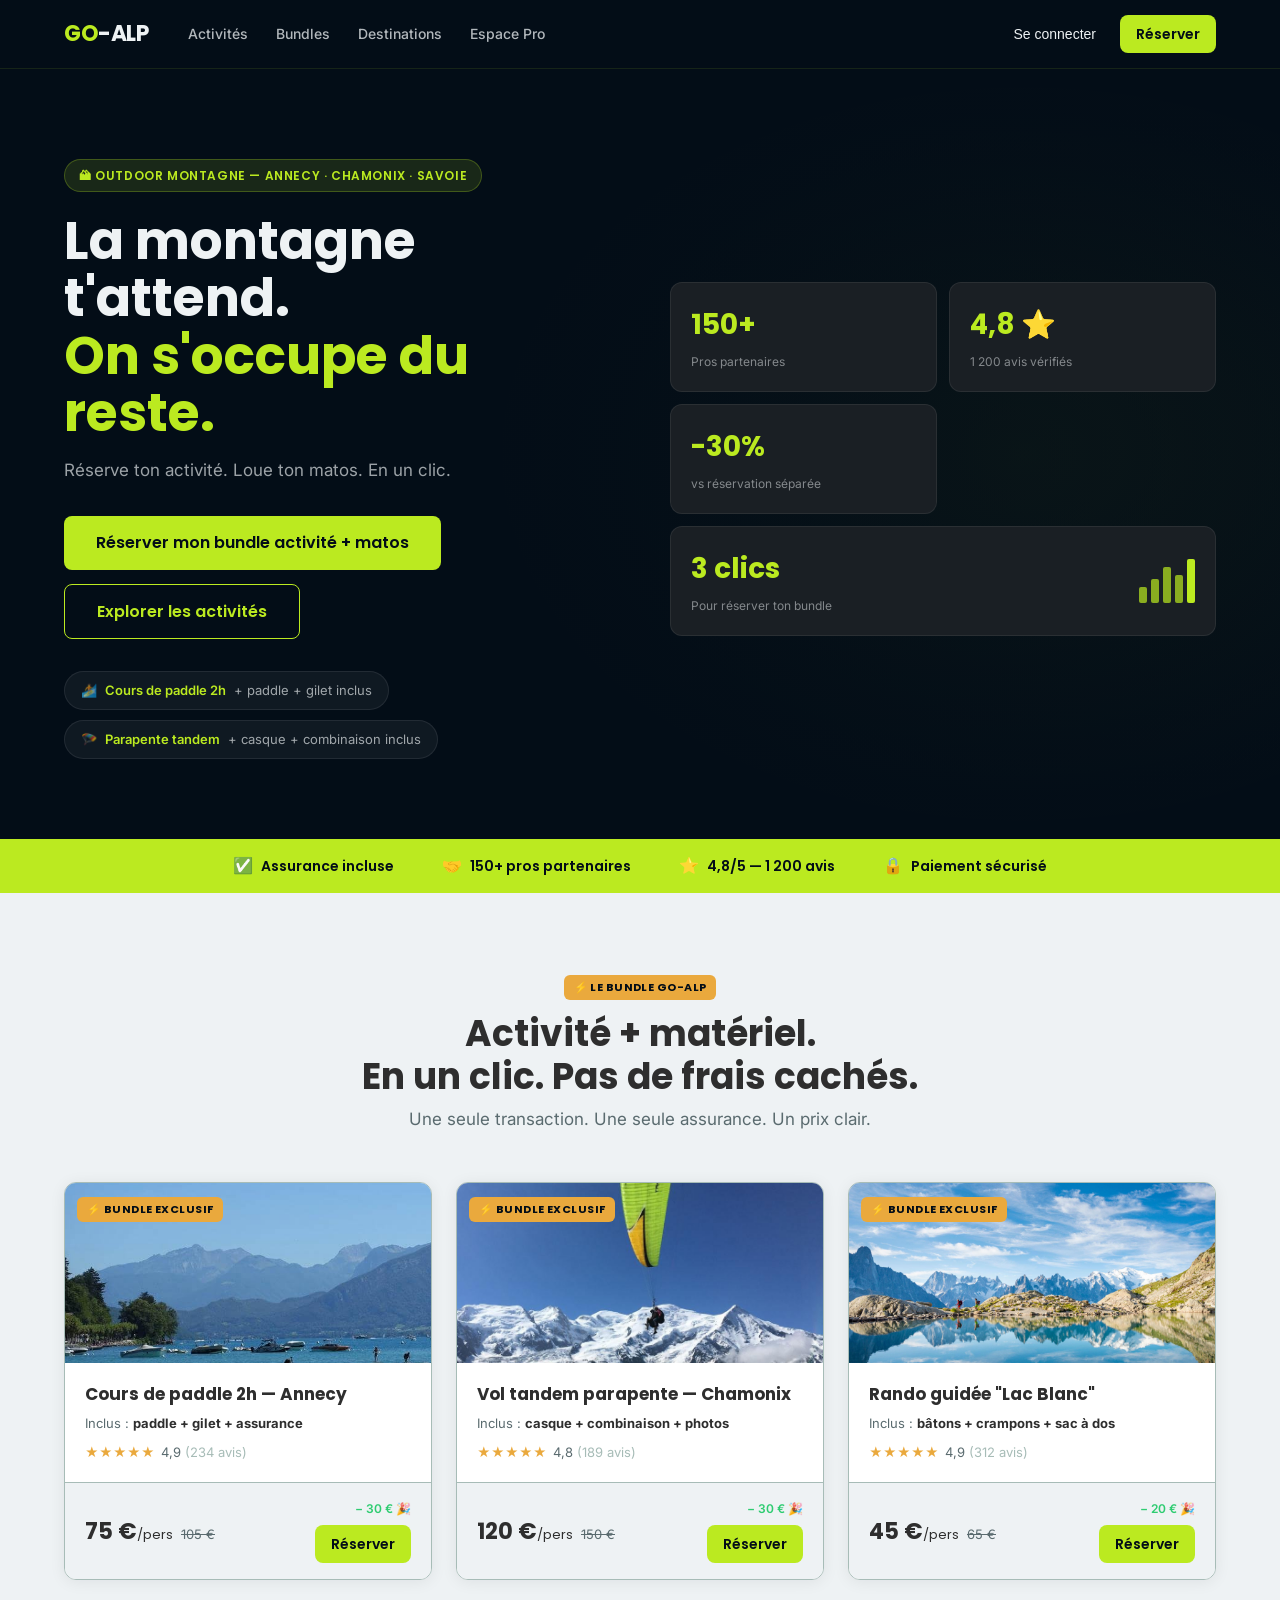
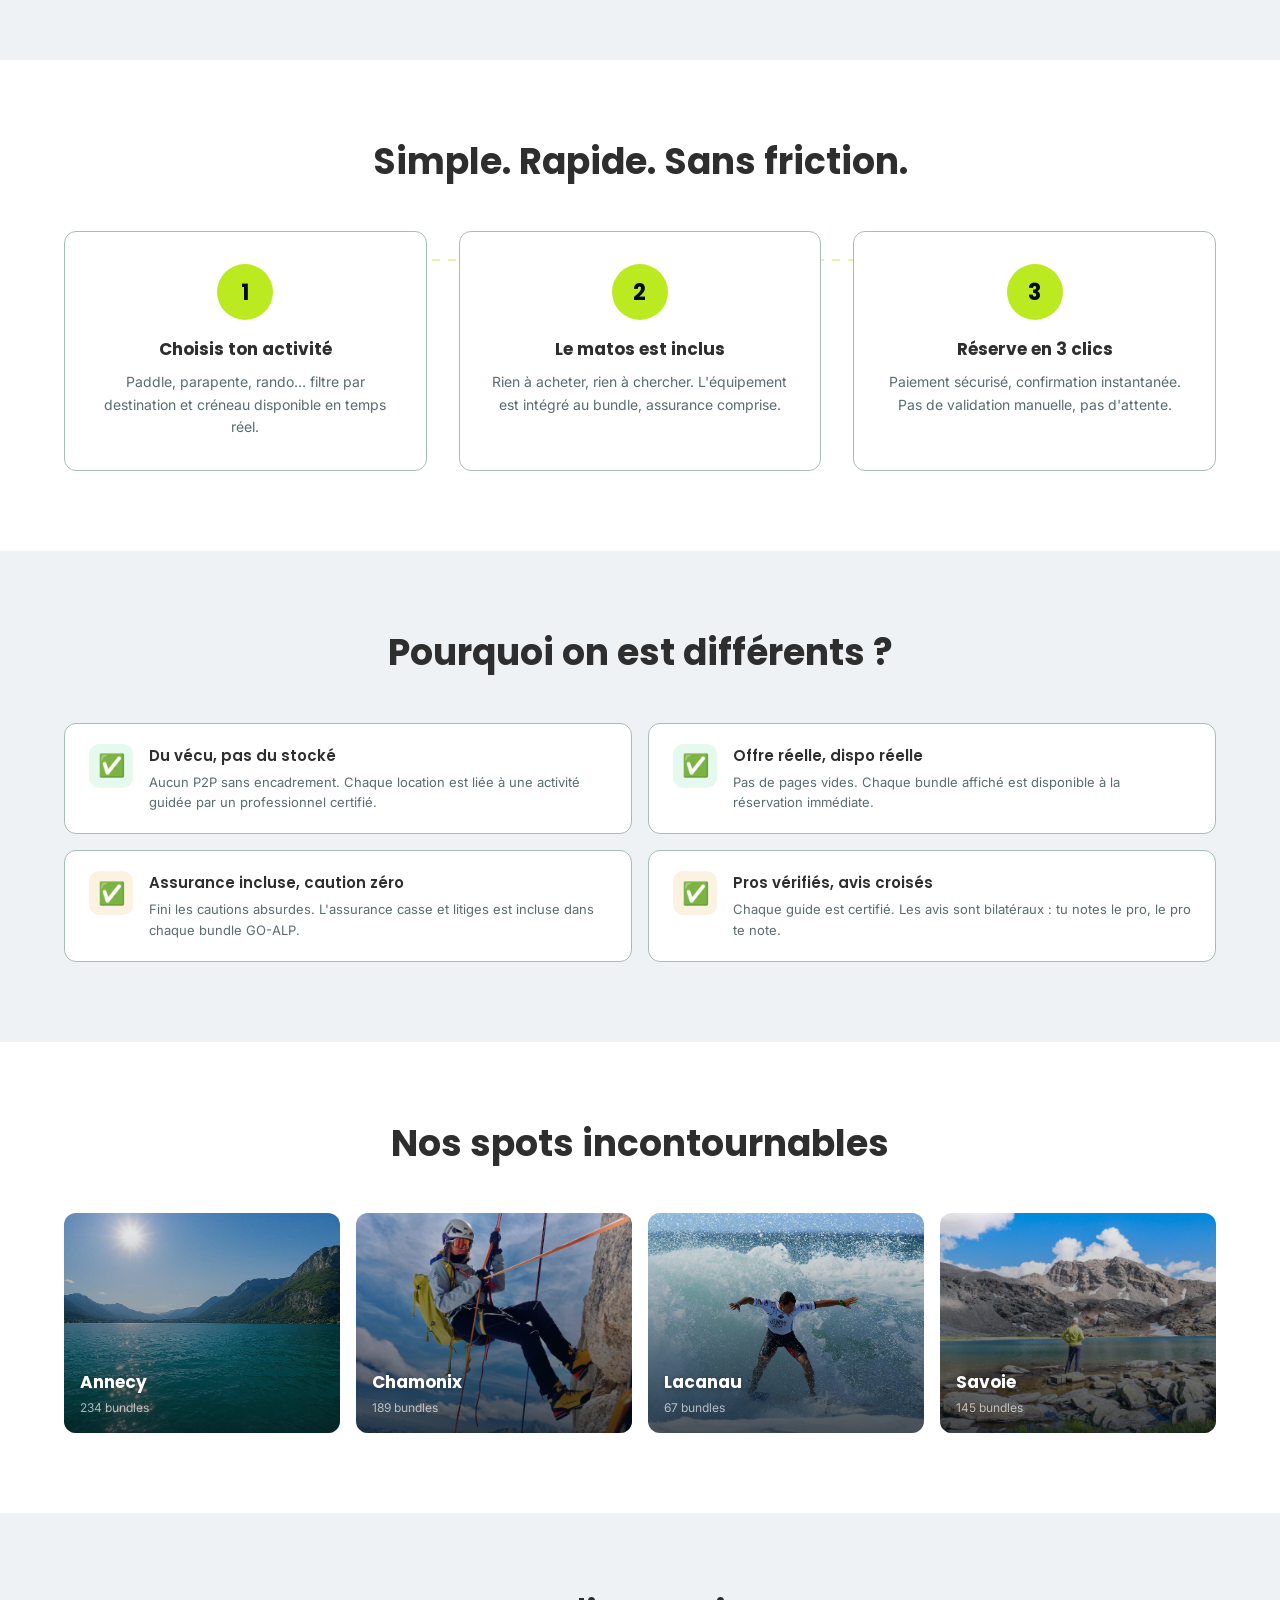
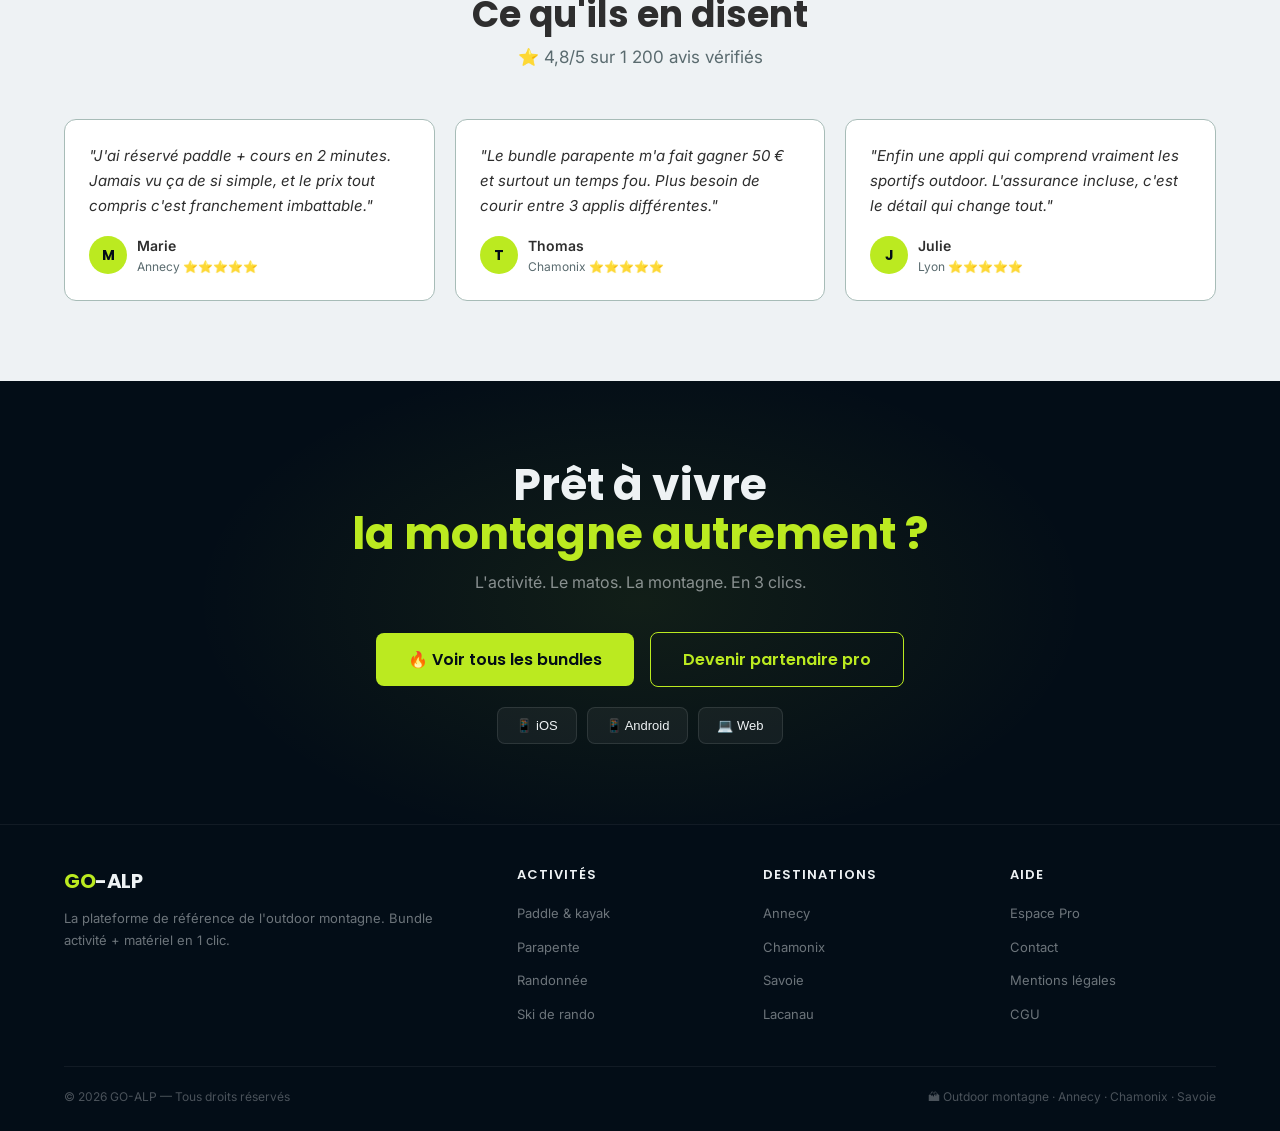
==== pages/index.html @ 4a583f31 "first commit" ====
<!DOCTYPE html>
<html lang="fr">
<head>
  <meta charset="UTF-8" />
  <meta name="viewport" content="width=device-width, initial-scale=1.0" />
  <title>GO-ALP — Réserve ton activité. Loue ton matos. En un clic.</title>
  <link rel="preconnect" href="https://fonts.googleapis.com" />
  <link rel="preconnect" href="https://fonts.gstatic.com" crossorigin />
  <link href="https://fonts.googleapis.com/css2?family=Poppins:wght@400;600;700&family=Inter:wght@400;500&display=swap" rel="stylesheet" />
  <link rel="stylesheet" href="../css/home.css" />
</head>
<body>

<!-- ═══════════════ HEADER ═══════════════ -->
<header class="header">
  <div class="container header__inner">
    <div class="logo">GO<span>-ALP</span></div>
    <nav class="nav">
      <a href="#">Activités</a>
      <a href="#">Bundles</a>
      <a href="#">Destinations</a>
      <a href="#">Espace Pro</a>
    </nav>
    <div class="header__actions">
      <button class="btn-link">Se connecter</button>
      <a href="#" class="btn btn-primary btn-sm">Réserver</a>
    </div>
  </div>
</header>

<!-- ═══════════════ HERO ═══════════════ -->
<section class="hero" style="background-image: url('assets/rando-montagne.png'); background-size: cover; background-position: center top; position: relative;">
  <div style="position:absolute;inset:0;background:linear-gradient(90deg, rgba(3,13,23,0.92) 0%, rgba(3,13,23,0.75) 50%, rgba(3,13,23,0.4) 100%);pointer-events:none;z-index:0"></div>
  <div class="container hero__inner" style="position:relative;z-index:1">
    <div class="hero__content">
      <div class="hero__tag">🏔 Outdoor montagne — Annecy · Chamonix · Savoie</div>
      <h1>La montagne t'attend.<br><em>On s'occupe du reste.</em></h1>
      <p class="hero__slogan">Réserve ton activité. Loue ton matos. En un clic.</p>
      <div class="hero__ctas">
        <a href="#bundles" class="btn btn-primary btn-lg">Réserver mon bundle activité + matos</a>
        <a href="#activites" class="btn btn-secondary btn-lg">Explorer les activités</a>
      </div>
      <div class="hero__pills">
        <div class="hero__pill">🏄 <span>Cours de paddle 2h</span> + paddle + gilet inclus</div>
        <div class="hero__pill">🪂 <span>Parapente tandem</span> + casque + combinaison inclus</div>
      </div>
    </div>
    <div class="hero__visual">
      <div class="hero__stat-card">
        <div class="num">150+</div>
        <div class="label">Pros partenaires</div>
      </div>
      <div class="hero__stat-card">
        <div class="num">4,8 ⭐</div>
        <div class="label">1 200 avis vérifiés</div>
      </div>
      <div class="hero__stat-card">
        <div class="num">-30%</div>
        <div class="label">vs réservation séparée</div>
      </div>
      <div class="hero__stat-card hero__stat-card--wide">
        <div>
          <div class="num">3 clics</div>
          <div class="label">Pour réserver ton bundle</div>
        </div>
        <div class="mini-bar" aria-hidden="true">
          <span style="height:16px"></span>
          <span style="height:24px"></span>
          <span style="height:36px"></span>
          <span style="height:28px"></span>
          <span style="height:44px"></span>
        </div>
      </div>
    </div>
  </div>
</section>

<!-- ═══════════════ TRUST STRIP ═══════════════ -->
<div class="trust-strip">
  <div class="container trust-strip__inner">
    <div class="trust-item"><span class="trust-icon">✅</span> Assurance incluse</div>
    <div class="trust-item"><span class="trust-icon">🤝</span> 150+ pros partenaires</div>
    <div class="trust-item"><span class="trust-icon">⭐</span> 4,8/5 — 1 200 avis</div>
    <div class="trust-item"><span class="trust-icon">🔒</span> Paiement sécurisé</div>
  </div>
</div>

<!-- ═══════════════ BUNDLES ═══════════════ -->
<section class="section" id="bundles">
  <div class="container">
    <div class="section__head">
      <div class="badge-bundle" style="margin-bottom:12px">⚡ Le bundle GO-ALP</div>
      <h2 class="section-title">Activité + matériel.<br>En un clic. Pas de frais cachés.</h2>
      <p class="section-subtitle">Une seule transaction. Une seule assurance. Un prix clair.</p>
    </div>
    <div class="bundles-grid">

      <!-- Bundle 1 -->
      <div class="bundle-card">
        <div class="bundle-card__img" style="background:none;padding:0">
          <img src="../img/paddle-annecy.png" alt="Paddle sur le lac d'Annecy" style="width:100%;height:100%;object-fit:cover;object-position:center" />
          <div class="bundle-card__badge"><span class="badge-bundle">⚡ Bundle exclusif</span></div>
        </div>
        <div class="bundle-card__body">
          <div class="bundle-card__title">Cours de paddle 2h — Annecy</div>
          <div class="bundle-card__includes">Inclus : <strong>paddle + gilet + assurance</strong></div>
          <div class="bundle-card__rating">
            <span class="stars">★★★★★</span>
            <span>4,9 <span style="color:#A7BCB7">(234 avis)</span></span>
          </div>
        </div>
        <div class="bundle-card__footer">
          <div class="price-block">
            <span class="price-current">75 €<small style="font-size:13px;font-weight:400">/pers</small></span>
            <span class="price-old">105 €</span>
          </div>
          <div style="text-align:right">
            <div class="price-saving">− 30 € 🎉</div>
            <a href="#" class="btn btn-primary btn-sm" style="margin-top:6px">Réserver</a>
          </div>
        </div>
      </div>

      <!-- Bundle 2 -->
      <div class="bundle-card">
        <div class="bundle-card__img" style="background:none;padding:0">
          <img src="../img/parapente-chamonix.png" alt="Parapente sur Chamonix" style="width:100%;height:100%;object-fit:cover;object-position:center" />
          <div class="bundle-card__badge"><span class="badge-bundle">⚡ Bundle exclusif</span></div>
        </div>
        <div class="bundle-card__body">
          <div class="bundle-card__title">Vol tandem parapente — Chamonix</div>
          <div class="bundle-card__includes">Inclus : <strong>casque + combinaison + photos</strong></div>
          <div class="bundle-card__rating">
            <span class="stars">★★★★★</span>
            <span>4,8 <span style="color:#A7BCB7">(189 avis)</span></span>
          </div>
        </div>
        <div class="bundle-card__footer">
          <div class="price-block">
            <span class="price-current">120 €<small style="font-size:13px;font-weight:400">/pers</small></span>
            <span class="price-old">150 €</span>
          </div>
          <div style="text-align:right">
            <div class="price-saving">− 30 € 🎉</div>
            <a href="#" class="btn btn-primary btn-sm" style="margin-top:6px">Réserver</a>
          </div>
        </div>
      </div>

      <!-- Bundle 3 -->
      <div class="bundle-card">
        <div class="bundle-card__img" style="background:none;padding:0">
          <img src="../img/rando-montagne.png" alt="Randonnée Lac Blanc Chamonix" style="width:100%;height:100%;object-fit:cover;object-position:center top" />
          <div class="bundle-card__badge"><span class="badge-bundle">⚡ Bundle exclusif</span></div>
        </div>
        <div class="bundle-card__body">
          <div class="bundle-card__title">Rando guidée "Lac Blanc"</div>
          <div class="bundle-card__includes">Inclus : <strong>bâtons + crampons + sac à dos</strong></div>
          <div class="bundle-card__rating">
            <span class="stars">★★★★★</span>
            <span>4,9 <span style="color:#A7BCB7">(312 avis)</span></span>
          </div>
        </div>
        <div class="bundle-card__footer">
          <div class="price-block">
            <span class="price-current">45 €<small style="font-size:13px;font-weight:400">/pers</small></span>
            <span class="price-old">65 €</span>
          </div>
          <div style="text-align:right">
            <div class="price-saving">− 20 € 🎉</div>
            <a href="#" class="btn btn-primary btn-sm" style="margin-top:6px">Réserver</a>
          </div>
        </div>
      </div>

    </div>
  </div>
</section>

<!-- ═══════════════ HOW IT WORKS ═══════════════ -->
<section class="section section--alt">
  <div class="container">
    <div class="section__head">
      <h2 class="section-title">Simple. Rapide. Sans friction.</h2>
    </div>
    <div class="steps-grid">
      <div class="step">
        <div class="step__num">1</div>
        <div class="step__title">Choisis ton activité</div>
        <p class="step__desc">Paddle, parapente, rando… filtre par destination et créneau disponible en temps réel.</p>
      </div>
      <div class="step">
        <div class="step__num">2</div>
        <div class="step__title">Le matos est inclus</div>
        <p class="step__desc">Rien à acheter, rien à chercher. L'équipement est intégré au bundle, assurance comprise.</p>
      </div>
      <div class="step">
        <div class="step__num">3</div>
        <div class="step__title">Réserve en 3 clics</div>
        <p class="step__desc">Paiement sécurisé, confirmation instantanée. Pas de validation manuelle, pas d'attente.</p>
      </div>
    </div>
  </div>
</section>

<!-- ═══════════════ WHY GO-ALP ═══════════════ -->
<section class="section">
  <div class="container">
    <div class="section__head">
      <h2 class="section-title">Pourquoi on est différents ?</h2>
    </div>
    <div class="why-grid">
      <div class="why-item">
        <div class="why-item__icon green">✅</div>
        <div class="why-item__text">
          <h4>Du vécu, pas du stocké</h4>
          <p>Aucun P2P sans encadrement. Chaque location est liée à une activité guidée par un professionnel certifié.</p>
        </div>
      </div>
      <div class="why-item">
        <div class="why-item__icon green">✅</div>
        <div class="why-item__text">
          <h4>Offre réelle, dispo réelle</h4>
          <p>Pas de pages vides. Chaque bundle affiché est disponible à la réservation immédiate.</p>
        </div>
      </div>
      <div class="why-item">
        <div class="why-item__icon orange">✅</div>
        <div class="why-item__text">
          <h4>Assurance incluse, caution zéro</h4>
          <p>Fini les cautions absurdes. L'assurance casse et litiges est incluse dans chaque bundle GO-ALP.</p>
        </div>
      </div>
      <div class="why-item">
        <div class="why-item__icon orange">✅</div>
        <div class="why-item__text">
          <h4>Pros vérifiés, avis croisés</h4>
          <p>Chaque guide est certifié. Les avis sont bilatéraux : tu notes le pro, le pro te note.</p>
        </div>
      </div>
    </div>
  </div>
</section>

<!-- ═══════════════ DESTINATIONS ═══════════════ -->
<section class="section section--alt">
  <div class="container">
    <div class="section__head">
      <h2 class="section-title">Nos spots incontournables</h2>
    </div>
    <div class="destinations-grid">
      <div class="dest-card">
        <img src="../img/dest-annecy.jpg" alt="Lac d'Annecy" class="dest-card__photo" />
        <div class="dest-card__overlay"></div>
        <div class="dest-card__info">
          <div class="dest-card__name">Annecy</div>
          <div class="dest-card__count">234 bundles</div>
        </div>
      </div>
      <div class="dest-card">
        <img src="../img/dest-chamonix.png" alt="Chamonix Mont-Blanc" class="dest-card__photo" />
        <div class="dest-card__overlay"></div>
        <div class="dest-card__info">
          <div class="dest-card__name">Chamonix</div>
          <div class="dest-card__count">189 bundles</div>
        </div>
      </div>
      <div class="dest-card">
        <img src="../img/dest-lacanau.jpg" alt="Surf à Lacanau" class="dest-card__photo" />
        <div class="dest-card__overlay"></div>
        <div class="dest-card__info">
          <div class="dest-card__name">Lacanau</div>
          <div class="dest-card__count">67 bundles</div>
        </div>
      </div>
      <div class="dest-card">
        <img src="../img/dest-savoie.jpg" alt="Lac alpin en Savoie" class="dest-card__photo" />
        <div class="dest-card__overlay"></div>
        <div class="dest-card__info">
          <div class="dest-card__name">Savoie</div>
          <div class="dest-card__count">145 bundles</div>
        </div>
      </div>
    </div>
  </div>
</section>

<!-- ═══════════════ TESTIMONIALS ═══════════════ -->
<section class="section">
  <div class="container">
    <div class="section__head">
      <h2 class="section-title">Ce qu'ils en disent</h2>
      <p class="section-subtitle">⭐ 4,8/5 sur 1 200 avis vérifiés</p>
    </div>
    <div class="testimonials-grid">
      <div class="testimonial">
        <p class="testimonial__text">"J'ai réservé paddle + cours en 2 minutes. Jamais vu ça de si simple, et le prix tout compris c'est franchement imbattable."</p>
        <div class="testimonial__author">
          <div class="avatar">M</div>
          <div>
            <div class="author-name">Marie</div>
            <div class="author-city">Annecy ⭐⭐⭐⭐⭐</div>
          </div>
        </div>
      </div>
      <div class="testimonial">
        <p class="testimonial__text">"Le bundle parapente m'a fait gagner 50 € et surtout un temps fou. Plus besoin de courir entre 3 applis différentes."</p>
        <div class="testimonial__author">
          <div class="avatar">T</div>
          <div>
            <div class="author-name">Thomas</div>
            <div class="author-city">Chamonix ⭐⭐⭐⭐⭐</div>
          </div>
        </div>
      </div>
      <div class="testimonial">
        <p class="testimonial__text">"Enfin une appli qui comprend vraiment les sportifs outdoor. L'assurance incluse, c'est le détail qui change tout."</p>
        <div class="testimonial__author">
          <div class="avatar">J</div>
          <div>
            <div class="author-name">Julie</div>
            <div class="author-city">Lyon ⭐⭐⭐⭐⭐</div>
          </div>
        </div>
      </div>
    </div>
  </div>
</section>

<!-- ═══════════════ CTA FINAL ═══════════════ -->
<section class="cta-final">
  <div class="container">
    <h2 class="cta-final__title">Prêt à vivre<br><em>la montagne autrement ?</em></h2>
    <p class="cta-final__sub">L'activité. Le matos. La montagne. En 3 clics.</p>
    <div class="cta-final__actions">
      <a href="#bundles" class="btn btn-primary btn-lg">🔥 Voir tous les bundles</a>
      <a href="#" class="btn btn-secondary btn-lg">Devenir partenaire pro</a>
    </div>
    <div class="platform-btns">
      <button class="platform-btn">📱 iOS</button>
      <button class="platform-btn">📱 Android</button>
      <button class="platform-btn">💻 Web</button>
    </div>
  </div>
</section>

<!-- ═══════════════ FOOTER ═══════════════ -->
<footer class="footer">
  <div class="container">
    <div class="footer__inner">
      <div class="footer__brand">
        <div class="logo">GO<span>-ALP</span></div>
        <p>La plateforme de référence de l'outdoor montagne. Bundle activité + matériel en 1 clic.</p>
      </div>
      <div class="footer__col">
        <h5>Activités</h5>
        <ul>
          <li><a href="#">Paddle & kayak</a></li>
          <li><a href="#">Parapente</a></li>
          <li><a href="#">Randonnée</a></li>
          <li><a href="#">Ski de rando</a></li>
        </ul>
      </div>
      <div class="footer__col">
        <h5>Destinations</h5>
        <ul>
          <li><a href="#">Annecy</a></li>
          <li><a href="#">Chamonix</a></li>
          <li><a href="#">Savoie</a></li>
          <li><a href="#">Lacanau</a></li>
        </ul>
      </div>
      <div class="footer__col">
        <h5>Aide</h5>
        <ul>
          <li><a href="#">Espace Pro</a></li>
          <li><a href="#">Contact</a></li>
          <li><a href="#">Mentions légales</a></li>
          <li><a href="#">CGU</a></li>
        </ul>
      </div>
    </div>
    <div class="footer__bottom">
      <span>© 2026 GO-ALP — Tous droits réservés</span>
      <span>🏔 Outdoor montagne · Annecy · Chamonix · Savoie</span>
    </div>
  </div>
</footer>

</body>
</html>
---- css/home.css ----
@import './global.css';

/* ══════════════════════════════════
   HEADER
══════════════════════════════════ */
.header {
  background: var(--bg-dark);
  position: sticky;
  top: 0;
  z-index: 100;
  border-bottom: 1px solid rgba(187,234,32,0.1);
}
.header__inner {
  display: flex;
  align-items: center;
  gap: 40px;
  height: 68px;
}
.logo {
  font-family: var(--font-display);
  font-weight: 700;
  font-size: 22px;
  color: var(--primary);
  letter-spacing: -0.5px;
  flex-shrink: 0;
}
.logo span { color: var(--text-on-dark); }

.nav {
  display: flex;
  align-items: center;
  gap: 28px;
  flex: 1;
}
.nav a {
  color: rgba(238,242,244,0.75);
  font-size: 14px;
  font-weight: 500;
  transition: color var(--transition);
}
.nav a:hover { color: var(--primary); }

.header__actions {
  display: flex;
  align-items: center;
  gap: 12px;
  margin-left: auto;
}
.header__actions .btn-link {
  background: none;
  border: none;
  color: var(--text-on-dark);
  font-size: 14px;
  font-weight: 500;
  cursor: pointer;
  transition: color var(--transition);
  padding: 8px 12px;
  border-radius: var(--radius-md);
}
.header__actions .btn-link:hover { color: var(--primary); }

/* ══════════════════════════════════
   HERO
══════════════════════════════════ */
.hero {
  background: var(--bg-dark);
  background-size: cover;
  background-position: center top;
  padding: 90px 0 80px;
  position: relative;
  overflow: hidden;
}
.hero::before {
  content: '';
  position: absolute;
  inset: 0;
  background: radial-gradient(ellipse 60% 70% at 80% 50%, rgba(187,234,32,0.07) 0%, transparent 70%);
  pointer-events: none;
}
.hero::after {
  content: '';
  position: absolute;
  inset: 0;
  background-image: url('../img/font.jpg');
  background-size: cover;
  background-position: center top;
  opacity: 0.3;
  transition: opacity var(--transition);
  pointer-events: none;
}
.hero:hover::after {
  opacity: 0.7;
}
.hero__inner {
  display: grid;
  grid-template-columns: 1fr 1fr;
  gap: 60px;
  align-items: center;
  position: relative;
}
.hero__tag {
  display: inline-flex;
  align-items: center;
  gap: 6px;
  background: rgba(187,234,32,0.12);
  color: var(--primary);
  font-size: 12px;
  font-weight: 600;
  font-family: var(--font-display);
  padding: 6px 14px;
  border-radius: 100px;
  border: 1px solid rgba(187,234,32,0.25);
  margin-bottom: 20px;
  letter-spacing: 0.05em;
  text-transform: uppercase;
}
.hero h1 {
  font-family: var(--font-display);
  font-weight: 700;
  font-size: 52px;
  line-height: 1.1;
  color: var(--text-on-dark);
  margin-bottom: 16px;
}
.hero h1 em {
  font-style: normal;
  color: var(--primary);
}
.hero__slogan {
  font-size: 17px;
  color: rgba(238,242,244,0.65);
  margin-bottom: 32px;
  line-height: 1.6;
}
.hero__ctas {
  display: flex;
  align-items: center;
  gap: 14px;
  flex-wrap: wrap;
}
.hero__pills {
  display: flex;
  flex-direction: column;
  gap: 10px;
  margin-top: 32px;
}
.hero__pill {
  display: inline-flex;
  align-items: center;
  gap: 8px;
  background: rgba(255,255,255,0.05);
  border: 1px solid rgba(255,255,255,0.08);
  color: rgba(238,242,244,0.65);
  font-size: 13px;
  padding: 8px 16px;
  border-radius: 100px;
  width: fit-content;
}
.hero__pill span { color: var(--primary); font-weight: 600; }

.hero__visual {
  display: grid;
  grid-template-columns: 1fr 1fr;
  gap: 12px;
}
.hero__stat-card {
  background: var(--surface-dark);
  border: 1px solid rgba(255,255,255,0.07);
  border-radius: var(--radius-lg);
  padding: 20px;
}
.hero__stat-card .num {
  font-family: var(--font-display);
  font-weight: 700;
  font-size: 28px;
  color: var(--primary);
}
.hero__stat-card .label {
  font-size: 12px;
  color: rgba(238,242,244,0.5);
  margin-top: 4px;
}
.hero__stat-card--wide {
  grid-column: 1 / -1;
  display: flex;
  align-items: center;
  justify-content: space-between;
  gap: 12px;
}
.hero__stat-card--wide .mini-bar {
  display: flex;
  gap: 4px;
  align-items: flex-end;
}
.hero__stat-card--wide .mini-bar span {
  display: block;
  width: 8px;
  background: var(--primary);
  border-radius: 2px;
  opacity: 0.7;
}
.hero__stat-card--wide .mini-bar span:last-child { opacity: 1; }

/* ══════════════════════════════════
   TRUST STRIP
══════════════════════════════════ */
.trust-strip {
  background: var(--primary);
  padding: 14px 0;
}
.trust-strip__inner {
  display: flex;
  align-items: center;
  justify-content: center;
  gap: 48px;
  flex-wrap: wrap;
}
.trust-item {
  display: flex;
  align-items: center;
  gap: 8px;
  font-family: var(--font-display);
  font-weight: 600;
  font-size: 14px;
  color: var(--bg-dark);
}
.trust-icon { font-size: 16px; }

/* ══════════════════════════════════
   BUNDLES SECTION
══════════════════════════════════ */
.section {
  padding: 80px 0;
}
.section--alt { background: var(--surface); }

.section__head {
  text-align: center;
  margin-bottom: 48px;
}

.bundles-grid {
  display: grid;
  grid-template-columns: repeat(3, 1fr);
  gap: 24px;
}

.bundle-card {
  background: var(--surface);
  border-radius: var(--radius-lg);
  box-shadow: var(--shadow-card);
  border: 1px solid var(--border);
  overflow: hidden;
  transition: box-shadow var(--transition), transform var(--transition);
  display: flex;
  flex-direction: column;
}
.bundle-card:hover {
  box-shadow: var(--shadow-hover);
  transform: translateY(-4px);
}
.bundle-card__img {
  height: 180px;
  background: linear-gradient(135deg, #0f1e2f, #1a3040);
  position: relative;
  overflow: hidden;
  display: flex;
  align-items: center;
  justify-content: center;
}
.bundle-card__img img {
  position: absolute;
  inset: 0;
  width: 100%;
  height: 100%;
  object-fit: cover;
  transition: transform 0.4s ease;
}
.bundle-card:hover .bundle-card__img img {
  transform: scale(1.05);
}
.bundle-card__badge {
  position: absolute;
  top: 12px;
  left: 12px;
}
.bundle-card__body {
  padding: 20px;
  flex: 1;
  display: flex;
  flex-direction: column;
  gap: 8px;
}
.bundle-card__title {
  font-family: var(--font-display);
  font-weight: 700;
  font-size: 17px;
  color: var(--text);
  line-height: 1.3;
}
.bundle-card__includes {
  font-size: 13px;
  color: var(--text-muted);
}
.bundle-card__includes strong { color: var(--text); }
.bundle-card__rating {
  display: flex;
  align-items: center;
  gap: 6px;
  font-size: 13px;
  color: var(--text-muted);
}
.bundle-card__footer {
  display: flex;
  align-items: center;
  justify-content: space-between;
  padding: 16px 20px;
  border-top: 1px solid var(--border);
  background: var(--bg);
}
.price-block { display: flex; align-items: baseline; gap: 8px; }
.price-current {
  font-family: var(--font-display);
  font-weight: 700;
  font-size: 22px;
  color: var(--text);
}
.price-old {
  font-size: 13px;
  color: var(--text-muted);
  text-decoration: line-through;
}
.price-saving {
  font-size: 12px;
  font-weight: 600;
  color: var(--success);
}

/* ══════════════════════════════════
   HOW IT WORKS
══════════════════════════════════ */
.steps-grid {
  display: grid;
  grid-template-columns: repeat(3, 1fr);
  gap: 32px;
  position: relative;
}
.steps-grid::before {
  content: '';
  position: absolute;
  top: 28px;
  left: calc(16.66% + 16px);
  right: calc(16.66% + 16px);
  height: 2px;
  background: repeating-linear-gradient(90deg, var(--primary) 0, var(--primary) 8px, transparent 8px, transparent 16px);
  opacity: 0.4;
}
.step {
  text-align: center;
  padding: 32px 24px;
  background: var(--surface);
  border-radius: var(--radius-lg);
  border: 1px solid var(--border);
  position: relative;
}
.step__num {
  width: 56px;
  height: 56px;
  border-radius: 50%;
  background: var(--primary);
  color: var(--bg-dark);
  font-family: var(--font-display);
  font-weight: 700;
  font-size: 22px;
  display: flex;
  align-items: center;
  justify-content: center;
  margin: 0 auto 16px;
}
.step__title {
  font-family: var(--font-display);
  font-weight: 700;
  font-size: 17px;
  margin-bottom: 8px;
}
.step__desc { font-size: 14px; color: var(--text-muted); line-height: 1.6; }

/* ══════════════════════════════════
   WHY GO-ALP
══════════════════════════════════ */
.why-grid {
  display: grid;
  grid-template-columns: repeat(2, 1fr);
  gap: 16px;
}
.why-item {
  display: flex;
  align-items: flex-start;
  gap: 16px;
  padding: 20px 24px;
  background: var(--surface);
  border-radius: var(--radius-lg);
  border: 1px solid var(--border);
}
.why-item__icon {
  font-size: 22px;
  flex-shrink: 0;
  width: 44px;
  height: 44px;
  border-radius: 10px;
  display: flex;
  align-items: center;
  justify-content: center;
}
.why-item__icon.green { background: rgba(46,204,113,0.12); }
.why-item__icon.orange { background: rgba(234,169,61,0.15); }
.why-item__text h4 {
  font-family: var(--font-display);
  font-weight: 600;
  font-size: 15px;
  margin-bottom: 4px;
}
.why-item__text p { font-size: 13px; color: var(--text-muted); }

/* ══════════════════════════════════
   DESTINATIONS
══════════════════════════════════ */
.destinations-grid {
  display: grid;
  grid-template-columns: repeat(4, 1fr);
  gap: 16px;
}
.dest-card {
  border-radius: var(--radius-lg);
  overflow: hidden;
  cursor: pointer;
  position: relative;
  height: 220px;
  transition: transform var(--transition), box-shadow var(--transition);
}
.dest-card:hover { transform: translateY(-4px); box-shadow: var(--shadow-hover); }
.dest-card__photo {
  width: 100%;
  height: 100%;
  object-fit: cover;
  object-position: center;
  display: block;
  transition: transform 0.5s ease;
}
.dest-card:hover .dest-card__photo { transform: scale(1.07); }
.dest-card__overlay {
  position: absolute;
  inset: 0;
  background: linear-gradient(180deg, rgba(3,13,23,0.05) 0%, rgba(3,13,23,0.72) 100%);
  transition: background var(--transition);
}
.dest-card:hover .dest-card__overlay {
  background: linear-gradient(180deg, rgba(3,13,23,0.1) 0%, rgba(3,13,23,0.82) 100%);
}
.dest-card__info {
  position: absolute;
  bottom: 0;
  left: 0;
  right: 0;
  padding: 16px;
}
.dest-card__name {
  font-family: var(--font-display);
  font-weight: 700;
  font-size: 17px;
  color: #ffffff;
  margin-bottom: 2px;
  text-shadow: 0 1px 4px rgba(0,0,0,0.3);
}
.dest-card__count {
  font-size: 12px;
  color: rgba(255,255,255,0.65);
}
/* badge bundle count */
.dest-card__badge {
  position: absolute;
  top: 12px;
  right: 12px;
  background: rgba(187,234,32,0.9);
  color: #030d17;
  font-family: var(--font-display);
  font-weight: 700;
  font-size: 11px;
  padding: 3px 9px;
  border-radius: 100px;
}

/* ══════════════════════════════════
   TESTIMONIALS
══════════════════════════════════ */
.testimonials-grid {
  display: grid;
  grid-template-columns: repeat(3, 1fr);
  gap: 20px;
}
.testimonial {
  background: var(--surface);
  border-radius: var(--radius-lg);
  padding: 24px;
  border: 1px solid var(--border);
}
.testimonial__text {
  font-size: 15px;
  line-height: 1.65;
  color: var(--text);
  margin-bottom: 16px;
  font-style: italic;
}
.testimonial__author {
  display: flex;
  align-items: center;
  gap: 10px;
}
.avatar {
  width: 38px;
  height: 38px;
  border-radius: 50%;
  background: var(--primary);
  color: var(--bg-dark);
  font-family: var(--font-display);
  font-weight: 700;
  font-size: 14px;
  display: flex;
  align-items: center;
  justify-content: center;
}
.author-name { font-weight: 600; font-size: 14px; }
.author-city { font-size: 12px; color: var(--text-muted); }

/* ══════════════════════════════════
   CTA FINAL
══════════════════════════════════ */
.cta-final {
  background: var(--bg-dark);
  padding: 80px 0;
  text-align: center;
  position: relative;
  overflow: hidden;
}
.cta-final::before {
  content: '';
  position: absolute;
  inset: 0;
  background: radial-gradient(ellipse 50% 80% at 50% 50%, rgba(187,234,32,0.08) 0%, transparent 70%);
}
.cta-final__title {
  font-family: var(--font-display);
  font-weight: 700;
  font-size: 44px;
  color: var(--text-on-dark);
  line-height: 1.1;
  margin-bottom: 12px;
  position: relative;
}
.cta-final__title em { font-style: normal; color: var(--primary); }
.cta-final__sub {
  font-size: 16px;
  color: rgba(238,242,244,0.55);
  margin-bottom: 36px;
  position: relative;
}
.cta-final__actions {
  display: flex;
  align-items: center;
  justify-content: center;
  gap: 16px;
  flex-wrap: wrap;
  position: relative;
}
.platform-btns {
  display: flex;
  gap: 10px;
  margin-top: 20px;
  justify-content: center;
  position: relative;
}
.platform-btn {
  display: flex;
  align-items: center;
  gap: 8px;
  background: rgba(255,255,255,0.05);
  border: 1px solid rgba(255,255,255,0.1);
  color: var(--text-on-dark);
  padding: 10px 18px;
  border-radius: var(--radius-md);
  font-size: 13px;
  font-weight: 500;
  cursor: pointer;
  transition: all var(--transition);
}
.platform-btn:hover { background: rgba(187,234,32,0.1); border-color: rgba(187,234,32,0.3); }

/* ══════════════════════════════════
   FOOTER
══════════════════════════════════ */
.footer {
  background: var(--bg-dark);
  border-top: 1px solid rgba(255,255,255,0.06);
  padding: 40px 0 24px;
}
.footer__inner {
  display: grid;
  grid-template-columns: 2fr 1fr 1fr 1fr;
  gap: 40px;
  margin-bottom: 32px;
}
.footer__brand .logo { font-size: 20px; margin-bottom: 10px; }
.footer__brand p {
  font-size: 13px;
  color: rgba(238,242,244,0.45);
  line-height: 1.7;
}
.footer__col h5 {
  font-family: var(--font-display);
  font-weight: 600;
  font-size: 13px;
  color: var(--text-on-dark);
  text-transform: uppercase;
  letter-spacing: 0.08em;
  margin-bottom: 14px;
}
.footer__col ul { list-style: none; }
.footer__col li { margin-bottom: 8px; }
.footer__col a {
  font-size: 13px;
  color: rgba(238,242,244,0.45);
  transition: color var(--transition);
}
.footer__col a:hover { color: var(--primary); }
.footer__bottom {
  display: flex;
  align-items: center;
  justify-content: space-between;
  padding-top: 20px;
  border-top: 1px solid rgba(255,255,255,0.06);
  font-size: 12px;
  color: rgba(238,242,244,0.3);
}

/* ══════════════════════════════════
   RESPONSIVE
══════════════════════════════════ */
@media (max-width: 960px) {
  .hero__inner { grid-template-columns: 1fr; }
  .hero h1 { font-size: 38px; }
  .hero__visual { display: none; }
  .bundles-grid { grid-template-columns: 1fr; }
  .steps-grid { grid-template-columns: 1fr; }
  .steps-grid::before { display: none; }
  .why-grid { grid-template-columns: 1fr; }
  .destinations-grid { grid-template-columns: repeat(2, 1fr); }
  .testimonials-grid { grid-template-columns: 1fr; }
  .footer__inner { grid-template-columns: 1fr 1fr; }
  .nav { display: none; }
}
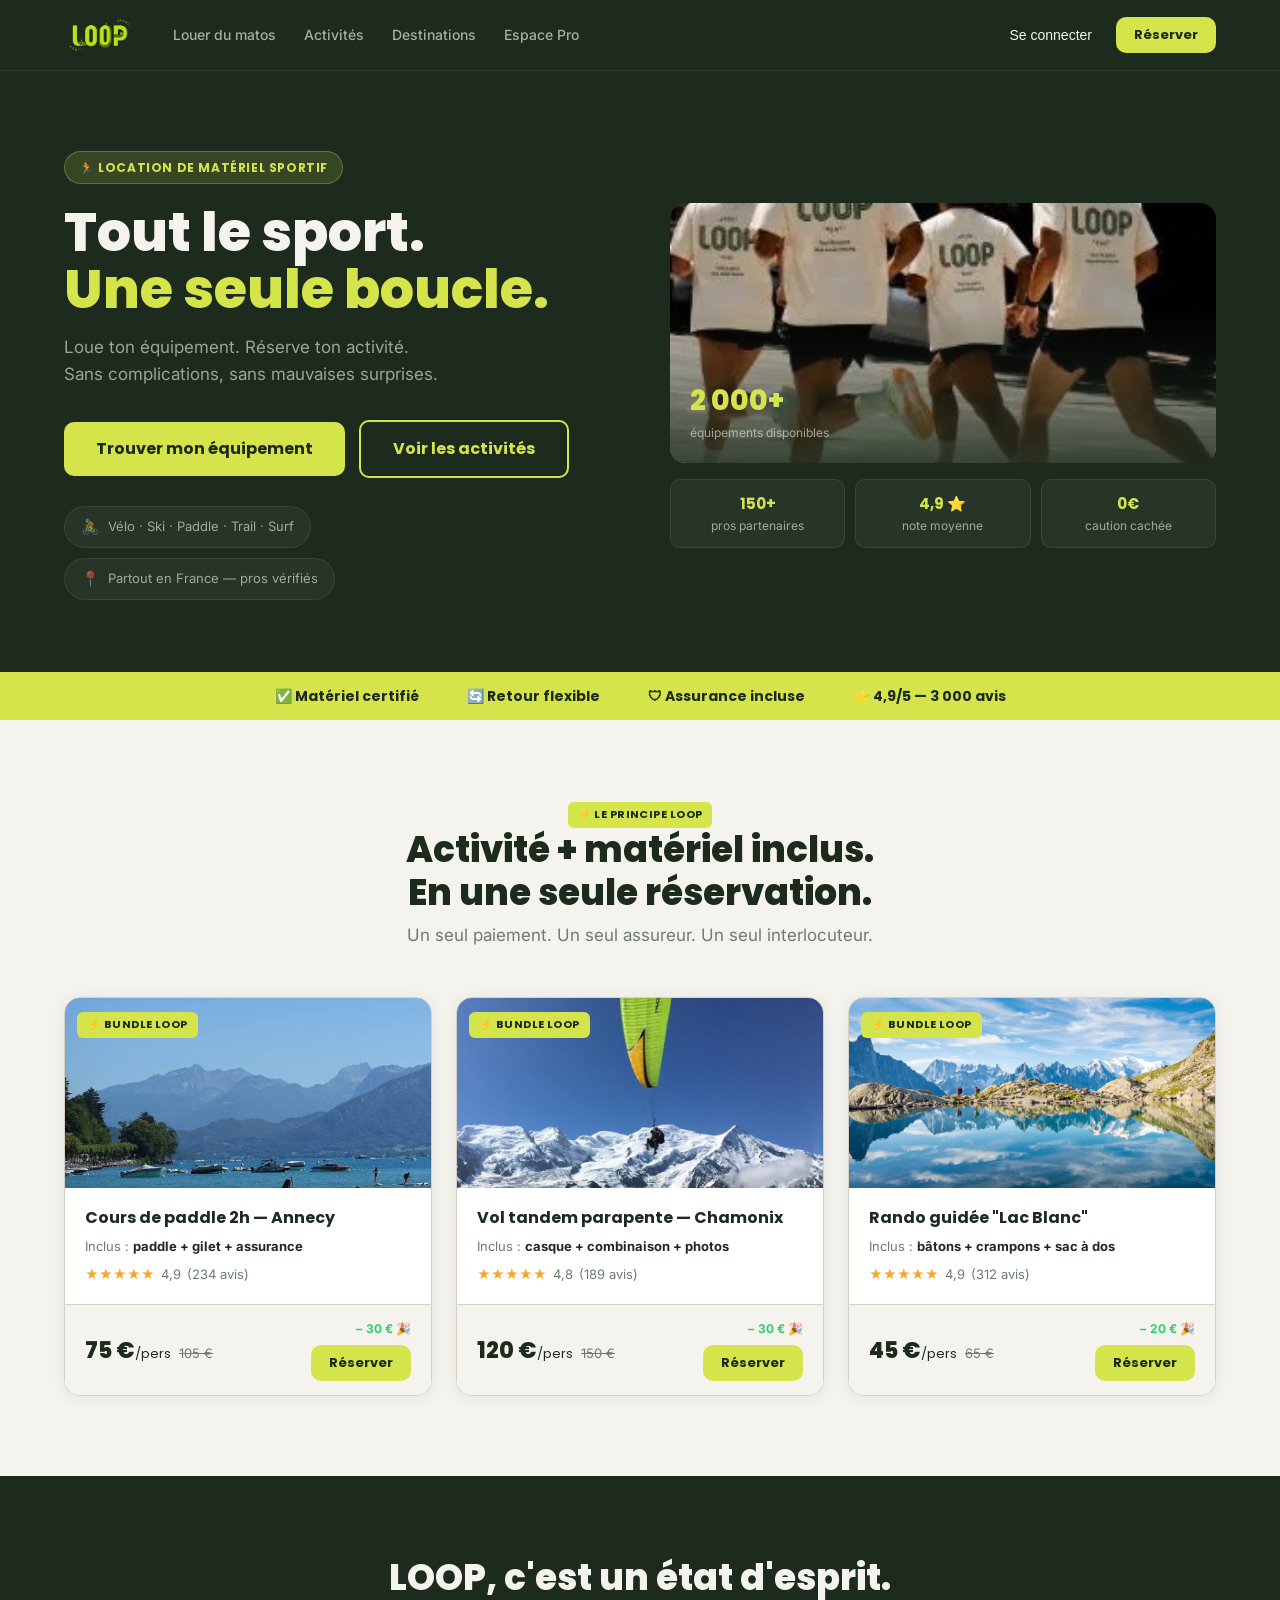
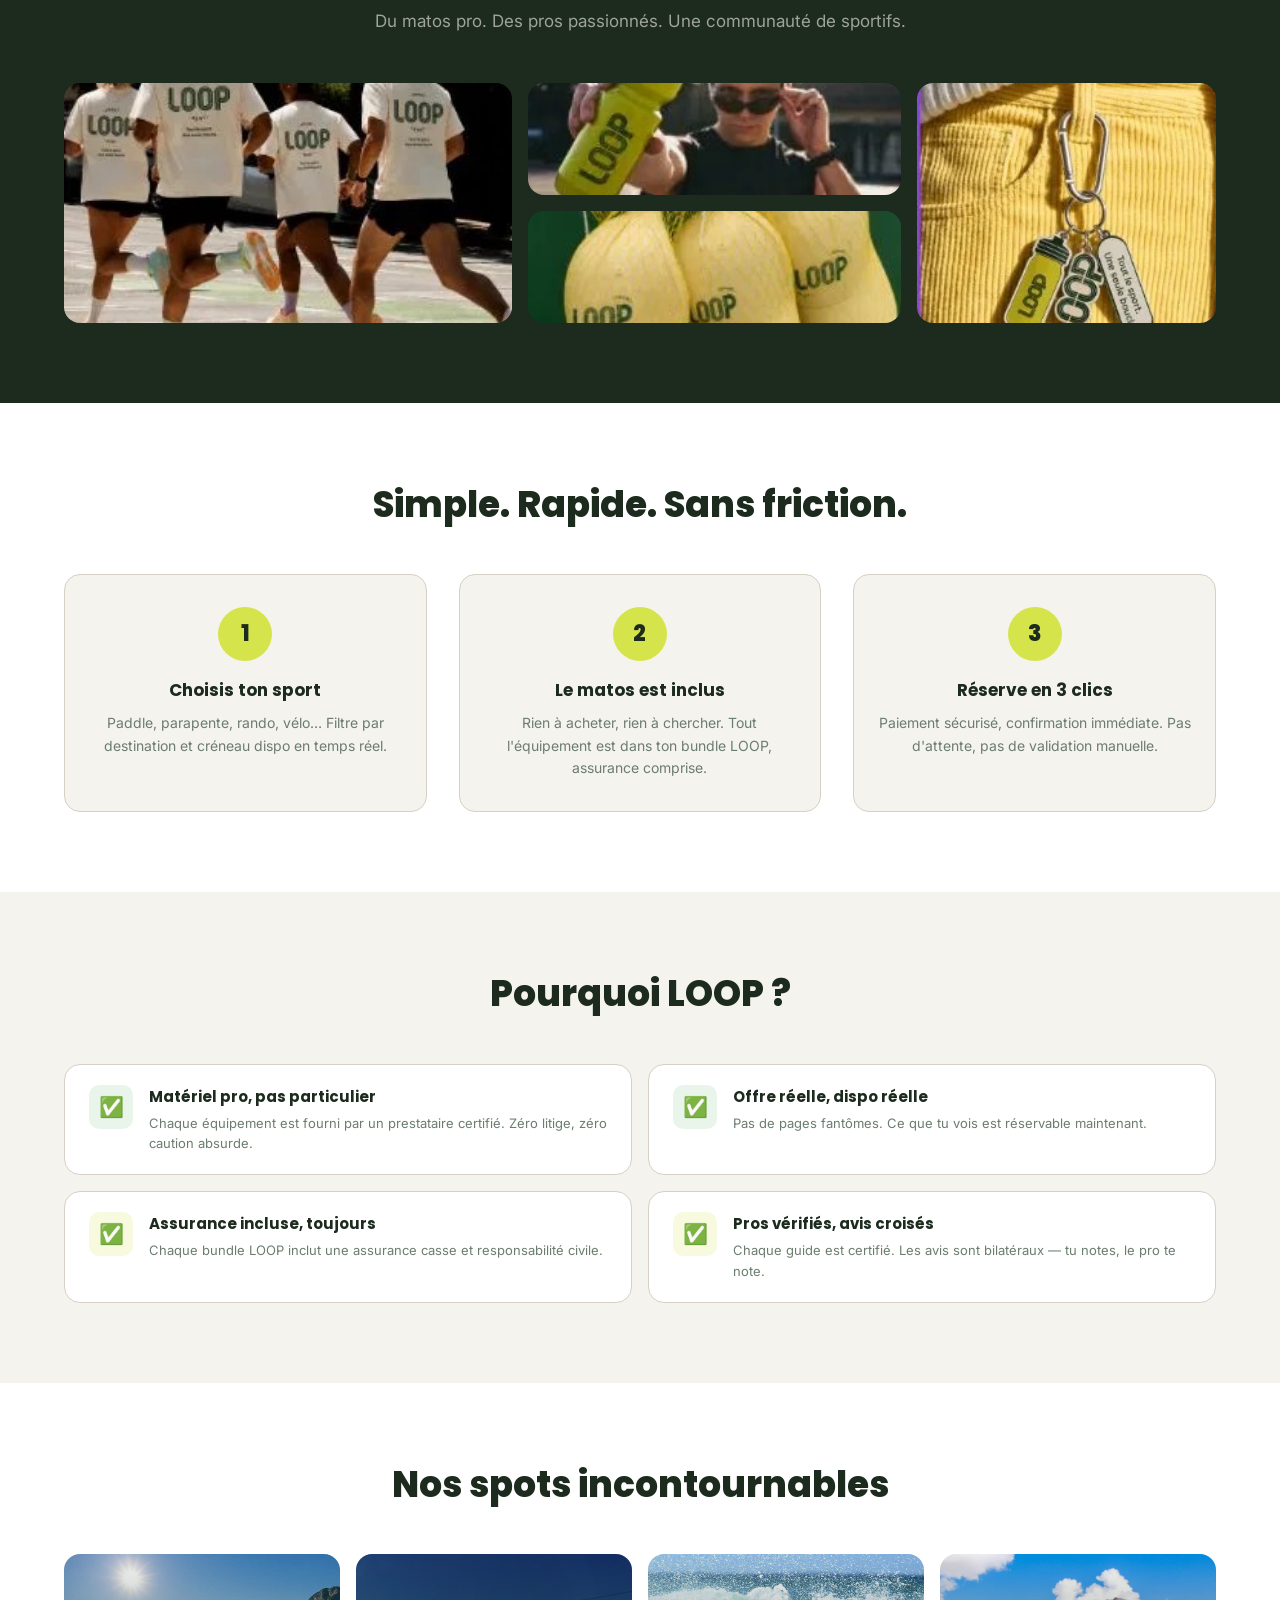
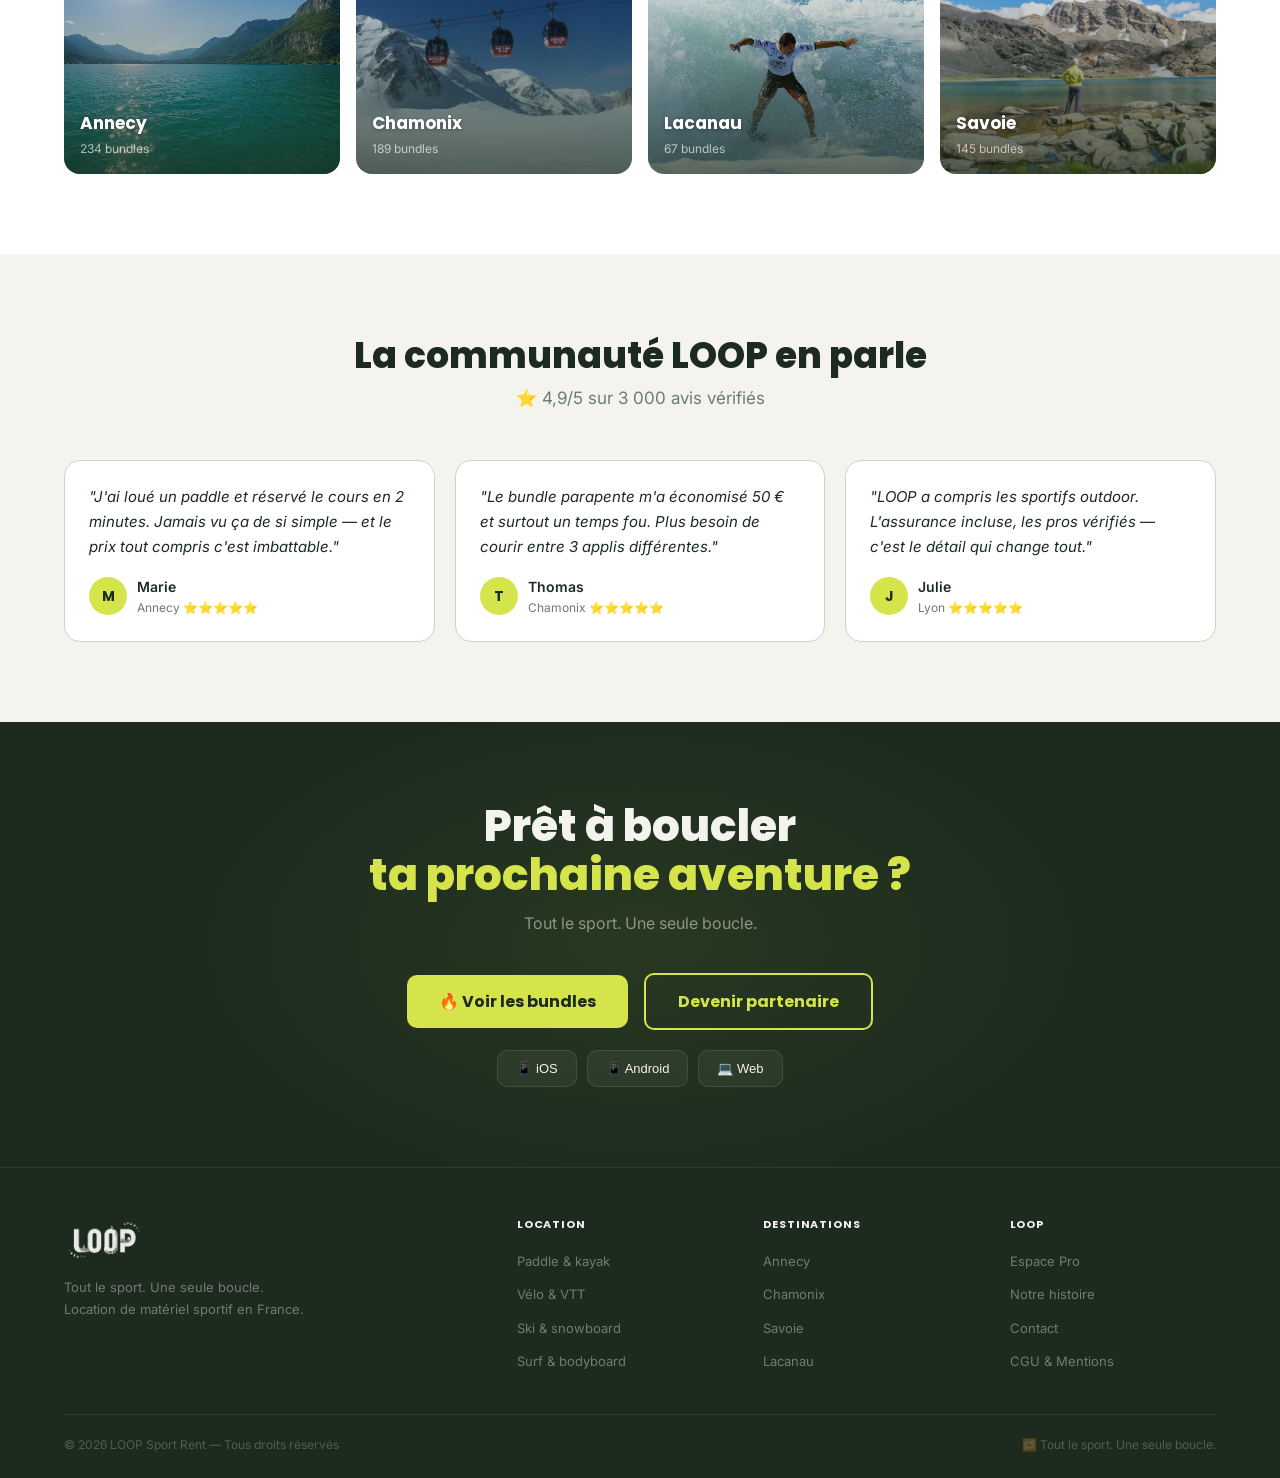
==== commit 9cfbf2ef: "update" ====
--- a/pages/index.html
+++ b/pages/index.html
@@ -3,21 +3,23 @@
 <head>
   <meta charset="UTF-8" />
   <meta name="viewport" content="width=device-width, initial-scale=1.0" />
-  <title>GO-ALP — Réserve ton activité. Loue ton matos. En un clic.</title>
+  <title>LOOP — Tout le sport. Une seule boucle.</title>
   <link rel="preconnect" href="https://fonts.googleapis.com" />
   <link rel="preconnect" href="https://fonts.gstatic.com" crossorigin />
-  <link href="https://fonts.googleapis.com/css2?family=Poppins:wght@400;600;700&family=Inter:wght@400;500&display=swap" rel="stylesheet" />
-  <link rel="stylesheet" href="../css/home.css" />
+  <link href="https://fonts.googleapis.com/css2?family=Poppins:wght@400;600;700;800&family=Inter:wght@400;500&display=swap" rel="stylesheet" />
+  <link rel="stylesheet" href="../css/loop.css" />
 </head>
 <body>
 
 <!-- ═══════════════ HEADER ═══════════════ -->
 <header class="header">
   <div class="container header__inner">
-    <div class="logo">GO<span>-ALP</span></div>
+    <a href="#" class="logo">
+      <img src="../img/loop-Logo.png" alt="LOOP Sport Rent" class="logo__img" />
+    </a>
     <nav class="nav">
+      <a href="#">Louer du matos</a>
       <a href="#">Activités</a>
-      <a href="#">Bundles</a>
       <a href="#">Destinations</a>
       <a href="#">Espace Pro</a>
     </nav>
@@ -29,47 +31,37 @@
 </header>
 
 <!-- ═══════════════ HERO ═══════════════ -->
-<section class="hero" style="background-image: url('assets/rando-montagne.png'); background-size: cover; background-position: center top; position: relative;">
-  <div style="position:absolute;inset:0;background:linear-gradient(90deg, rgba(3,13,23,0.92) 0%, rgba(3,13,23,0.75) 50%, rgba(3,13,23,0.4) 100%);pointer-events:none;z-index:0"></div>
-  <div class="container hero__inner" style="position:relative;z-index:1">
+<section class="hero">
+  <div class="hero__bg-img" id="heroBg"></div>
+  <div class="hero__overlay"></div>
+  <div class="container hero__inner">
     <div class="hero__content">
-      <div class="hero__tag">🏔 Outdoor montagne — Annecy · Chamonix · Savoie</div>
-      <h1>La montagne t'attend.<br><em>On s'occupe du reste.</em></h1>
-      <p class="hero__slogan">Réserve ton activité. Loue ton matos. En un clic.</p>
+      <div class="hero__tag">🏃 Location de matériel sportif</div>
+      <h1>Tout le sport.<br><em>Une seule boucle.</em></h1>
+      <p class="hero__slogan">Loue ton équipement. Réserve ton activité.<br>Sans complications, sans mauvaises surprises.</p>
       <div class="hero__ctas">
-        <a href="#bundles" class="btn btn-primary btn-lg">Réserver mon bundle activité + matos</a>
-        <a href="#activites" class="btn btn-secondary btn-lg">Explorer les activités</a>
+        <a href="#bundles" class="btn btn-primary btn-lg">Trouver mon équipement</a>
+        <a href="#activites" class="btn btn-secondary btn-lg">Voir les activités</a>
       </div>
       <div class="hero__pills">
-        <div class="hero__pill">🏄 <span>Cours de paddle 2h</span> + paddle + gilet inclus</div>
-        <div class="hero__pill">🪂 <span>Parapente tandem</span> + casque + combinaison inclus</div>
+        <div class="hero__pill"><span>🚴</span> Vélo · Ski · Paddle · Trail · Surf</div>
+        <div class="hero__pill"><span>📍</span> Partout en France — pros vérifiés</div>
       </div>
     </div>
     <div class="hero__visual">
-      <div class="hero__stat-card">
-        <div class="num">150+</div>
-        <div class="label">Pros partenaires</div>
-      </div>
-      <div class="hero__stat-card">
-        <div class="num">4,8 ⭐</div>
-        <div class="label">1 200 avis vérifiés</div>
-      </div>
-      <div class="hero__stat-card">
-        <div class="num">-30%</div>
-        <div class="label">vs réservation séparée</div>
-      </div>
-      <div class="hero__stat-card hero__stat-card--wide">
-        <div>
-          <div class="num">3 clics</div>
-          <div class="label">Pour réserver ton bundle</div>
-        </div>
-        <div class="mini-bar" aria-hidden="true">
-          <span style="height:16px"></span>
-          <span style="height:24px"></span>
-          <span style="height:36px"></span>
-          <span style="height:28px"></span>
-          <span style="height:44px"></span>
-        </div>
+      <div class="hero__brand-card" id="heroCard">
+        <img src="../img/loop-runners.jpg" alt="Coureurs LOOP" class="hero__brand-img" />
+        <div class="hero__brand-overlay">
+          <div class="hero__brand-stat">
+            <div class="num">2 000+</div>
+            <div class="label">équipements disponibles</div>
+          </div>
+        </div>
+      </div>
+      <div class="hero__stats">
+        <div class="hero__stat-pill"><strong>150+</strong> pros partenaires</div>
+        <div class="hero__stat-pill"><strong>4,9 ⭐</strong> note moyenne</div>
+        <div class="hero__stat-pill"><strong>0€</strong> caution cachée</div>
       </div>
     </div>
   </div>
@@ -78,101 +70,131 @@
 <!-- ═══════════════ TRUST STRIP ═══════════════ -->
 <div class="trust-strip">
   <div class="container trust-strip__inner">
-    <div class="trust-item"><span class="trust-icon">✅</span> Assurance incluse</div>
-    <div class="trust-item"><span class="trust-icon">🤝</span> 150+ pros partenaires</div>
-    <div class="trust-item"><span class="trust-icon">⭐</span> 4,8/5 — 1 200 avis</div>
-    <div class="trust-item"><span class="trust-icon">🔒</span> Paiement sécurisé</div>
+    <div class="trust-item">✅ Matériel certifié</div>
+    <div class="trust-item">🔄 Retour flexible</div>
+    <div class="trust-item">🛡 Assurance incluse</div>
+    <div class="trust-item">⭐ 4,9/5 — 3 000 avis</div>
   </div>
 </div>
 
-<!-- ═══════════════ BUNDLES ═══════════════ -->
+<!-- ═══════════════ BUNDLES / ÉQUIPEMENTS ═══════════════ -->
 <section class="section" id="bundles">
   <div class="container">
     <div class="section__head">
-      <div class="badge-bundle" style="margin-bottom:12px">⚡ Le bundle GO-ALP</div>
-      <h2 class="section-title">Activité + matériel.<br>En un clic. Pas de frais cachés.</h2>
-      <p class="section-subtitle">Une seule transaction. Une seule assurance. Un prix clair.</p>
+      <div class="badge-loop">⚡ Le principe LOOP</div>
+      <h2 class="section-title">Activité + matériel inclus.<br>En une seule réservation.</h2>
+      <p class="section-subtitle">Un seul paiement. Un seul assureur. Un seul interlocuteur.</p>
     </div>
     <div class="bundles-grid">
 
-      <!-- Bundle 1 -->
       <div class="bundle-card">
-        <div class="bundle-card__img" style="background:none;padding:0">
-          <img src="../img/paddle-annecy.png" alt="Paddle sur le lac d'Annecy" style="width:100%;height:100%;object-fit:cover;object-position:center" />
-          <div class="bundle-card__badge"><span class="badge-bundle">⚡ Bundle exclusif</span></div>
+        <div class="bundle-card__img">
+          <img src="../img/paddle-annecy.png" alt="Paddle Annecy" />
+          <div class="bundle-card__badge"><span class="badge-loop">⚡ Bundle LOOP</span></div>
         </div>
         <div class="bundle-card__body">
           <div class="bundle-card__title">Cours de paddle 2h — Annecy</div>
           <div class="bundle-card__includes">Inclus : <strong>paddle + gilet + assurance</strong></div>
-          <div class="bundle-card__rating">
-            <span class="stars">★★★★★</span>
-            <span>4,9 <span style="color:#A7BCB7">(234 avis)</span></span>
-          </div>
+          <div class="bundle-card__rating"><span class="stars">★★★★★</span> 4,9 <span class="muted">(234 avis)</span></div>
         </div>
         <div class="bundle-card__footer">
           <div class="price-block">
-            <span class="price-current">75 €<small style="font-size:13px;font-weight:400">/pers</small></span>
+            <span class="price-current">75 €<small>/pers</small></span>
             <span class="price-old">105 €</span>
           </div>
-          <div style="text-align:right">
+          <div>
             <div class="price-saving">− 30 € 🎉</div>
             <a href="#" class="btn btn-primary btn-sm" style="margin-top:6px">Réserver</a>
           </div>
         </div>
       </div>
 
-      <!-- Bundle 2 -->
       <div class="bundle-card">
-        <div class="bundle-card__img" style="background:none;padding:0">
-          <img src="../img/parapente-chamonix.png" alt="Parapente sur Chamonix" style="width:100%;height:100%;object-fit:cover;object-position:center" />
-          <div class="bundle-card__badge"><span class="badge-bundle">⚡ Bundle exclusif</span></div>
+        <div class="bundle-card__img">
+          <img src="../img/parapente-chamonix.png" alt="Parapente Chamonix" />
+          <div class="bundle-card__badge"><span class="badge-loop">⚡ Bundle LOOP</span></div>
         </div>
         <div class="bundle-card__body">
           <div class="bundle-card__title">Vol tandem parapente — Chamonix</div>
           <div class="bundle-card__includes">Inclus : <strong>casque + combinaison + photos</strong></div>
-          <div class="bundle-card__rating">
-            <span class="stars">★★★★★</span>
-            <span>4,8 <span style="color:#A7BCB7">(189 avis)</span></span>
-          </div>
+          <div class="bundle-card__rating"><span class="stars">★★★★★</span> 4,8 <span class="muted">(189 avis)</span></div>
         </div>
         <div class="bundle-card__footer">
           <div class="price-block">
-            <span class="price-current">120 €<small style="font-size:13px;font-weight:400">/pers</small></span>
+            <span class="price-current">120 €<small>/pers</small></span>
             <span class="price-old">150 €</span>
           </div>
-          <div style="text-align:right">
+          <div>
             <div class="price-saving">− 30 € 🎉</div>
             <a href="#" class="btn btn-primary btn-sm" style="margin-top:6px">Réserver</a>
           </div>
         </div>
       </div>
 
-      <!-- Bundle 3 -->
       <div class="bundle-card">
-        <div class="bundle-card__img" style="background:none;padding:0">
-          <img src="../img/rando-montagne.png" alt="Randonnée Lac Blanc Chamonix" style="width:100%;height:100%;object-fit:cover;object-position:center top" />
-          <div class="bundle-card__badge"><span class="badge-bundle">⚡ Bundle exclusif</span></div>
+        <div class="bundle-card__img">
+          <img src="../img/rando-montagne.png" alt="Rando Lac Blanc" />
+          <div class="bundle-card__badge"><span class="badge-loop">⚡ Bundle LOOP</span></div>
         </div>
         <div class="bundle-card__body">
           <div class="bundle-card__title">Rando guidée "Lac Blanc"</div>
           <div class="bundle-card__includes">Inclus : <strong>bâtons + crampons + sac à dos</strong></div>
-          <div class="bundle-card__rating">
-            <span class="stars">★★★★★</span>
-            <span>4,9 <span style="color:#A7BCB7">(312 avis)</span></span>
-          </div>
+          <div class="bundle-card__rating"><span class="stars">★★★★★</span> 4,9 <span class="muted">(312 avis)</span></div>
         </div>
         <div class="bundle-card__footer">
           <div class="price-block">
-            <span class="price-current">45 €<small style="font-size:13px;font-weight:400">/pers</small></span>
+            <span class="price-current">45 €<small>/pers</small></span>
             <span class="price-old">65 €</span>
           </div>
-          <div style="text-align:right">
+          <div>
             <div class="price-saving">− 20 € 🎉</div>
             <a href="#" class="btn btn-primary btn-sm" style="margin-top:6px">Réserver</a>
           </div>
         </div>
       </div>
 
+    </div>
+  </div>
+</section>
+
+<!-- ═══════════════ BRAND LIFESTYLE ═══════════════ -->
+<section class="section section--dark">
+  <div class="container">
+    <div class="section__head section__head--light">
+      <h2 class="section-title section-title--light">LOOP, c'est un état d'esprit.</h2>
+      <p class="section-subtitle section-subtitle--light">Du matos pro. Des pros passionnés. Une communauté de sportifs.</p>
+    </div>
+    <div class="lifestyle-grid">
+      <div class="lifestyle-card lifestyle-card--tall">
+        <img src="../img/loop-runners.jpg" alt="Communauté LOOP en course" />
+        <div class="lifestyle-card__overlay">
+          <div class="lifestyle-card__tag">Communauté</div>
+          <p>Des milliers de sportifs qui bouclent chaque week-end.</p>
+        </div>
+      </div>
+      <div class="lifestyle-col">
+        <div class="lifestyle-card">
+          <img src="../img/loop-bottle.jpg" alt="Gourde LOOP" />
+          <div class="lifestyle-card__overlay">
+            <div class="lifestyle-card__tag">Équipement</div>
+            <p>Du matos certifié, entretenu, prêt à l'emploi.</p>
+          </div>
+        </div>
+        <div class="lifestyle-card">
+          <img src="../img/loop-caps.jpg" alt="Casquettes LOOP" />
+          <div class="lifestyle-card__overlay">
+            <div class="lifestyle-card__tag">Style</div>
+            <p>Une identité qui suit jusque sur le podium.</p>
+          </div>
+        </div>
+      </div>
+      <div class="lifestyle-card">
+        <img src="../img/loop-keyring.jpg" alt="Porte-clés LOOP" />
+        <div class="lifestyle-card__overlay">
+          <div class="lifestyle-card__tag">Détails</div>
+          <p>Tout le sport. Une seule boucle.</p>
+        </div>
+      </div>
     </div>
   </div>
 </section>
@@ -186,56 +208,56 @@
     <div class="steps-grid">
       <div class="step">
         <div class="step__num">1</div>
-        <div class="step__title">Choisis ton activité</div>
-        <p class="step__desc">Paddle, parapente, rando… filtre par destination et créneau disponible en temps réel.</p>
+        <div class="step__title">Choisis ton sport</div>
+        <p class="step__desc">Paddle, parapente, rando, vélo… Filtre par destination et créneau dispo en temps réel.</p>
       </div>
       <div class="step">
         <div class="step__num">2</div>
         <div class="step__title">Le matos est inclus</div>
-        <p class="step__desc">Rien à acheter, rien à chercher. L'équipement est intégré au bundle, assurance comprise.</p>
+        <p class="step__desc">Rien à acheter, rien à chercher. Tout l'équipement est dans ton bundle LOOP, assurance comprise.</p>
       </div>
       <div class="step">
         <div class="step__num">3</div>
         <div class="step__title">Réserve en 3 clics</div>
-        <p class="step__desc">Paiement sécurisé, confirmation instantanée. Pas de validation manuelle, pas d'attente.</p>
-      </div>
-    </div>
-  </div>
-</section>
-
-<!-- ═══════════════ WHY GO-ALP ═══════════════ -->
+        <p class="step__desc">Paiement sécurisé, confirmation immédiate. Pas d'attente, pas de validation manuelle.</p>
+      </div>
+    </div>
+  </div>
+</section>
+
+<!-- ═══════════════ WHY LOOP ═══════════════ -->
 <section class="section">
   <div class="container">
     <div class="section__head">
-      <h2 class="section-title">Pourquoi on est différents ?</h2>
+      <h2 class="section-title">Pourquoi LOOP ?</h2>
     </div>
     <div class="why-grid">
       <div class="why-item">
         <div class="why-item__icon green">✅</div>
         <div class="why-item__text">
-          <h4>Du vécu, pas du stocké</h4>
-          <p>Aucun P2P sans encadrement. Chaque location est liée à une activité guidée par un professionnel certifié.</p>
+          <h4>Matériel pro, pas particulier</h4>
+          <p>Chaque équipement est fourni par un prestataire certifié. Zéro litige, zéro caution absurde.</p>
         </div>
       </div>
       <div class="why-item">
         <div class="why-item__icon green">✅</div>
         <div class="why-item__text">
           <h4>Offre réelle, dispo réelle</h4>
-          <p>Pas de pages vides. Chaque bundle affiché est disponible à la réservation immédiate.</p>
+          <p>Pas de pages fantômes. Ce que tu vois est réservable maintenant.</p>
         </div>
       </div>
       <div class="why-item">
-        <div class="why-item__icon orange">✅</div>
+        <div class="why-item__icon yellow">✅</div>
         <div class="why-item__text">
-          <h4>Assurance incluse, caution zéro</h4>
-          <p>Fini les cautions absurdes. L'assurance casse et litiges est incluse dans chaque bundle GO-ALP.</p>
+          <h4>Assurance incluse, toujours</h4>
+          <p>Chaque bundle LOOP inclut une assurance casse et responsabilité civile.</p>
         </div>
       </div>
       <div class="why-item">
-        <div class="why-item__icon orange">✅</div>
+        <div class="why-item__icon yellow">✅</div>
         <div class="why-item__text">
           <h4>Pros vérifiés, avis croisés</h4>
-          <p>Chaque guide est certifié. Les avis sont bilatéraux : tu notes le pro, le pro te note.</p>
+          <p>Chaque guide est certifié. Les avis sont bilatéraux — tu notes, le pro te note.</p>
         </div>
       </div>
     </div>
@@ -258,7 +280,7 @@
         </div>
       </div>
       <div class="dest-card">
-        <img src="../img/dest-chamonix.png" alt="Chamonix Mont-Blanc" class="dest-card__photo" />
+        <img src="../img/dest-chamonix.jpg" alt="Chamonix Mont-Blanc" class="dest-card__photo" />
         <div class="dest-card__overlay"></div>
         <div class="dest-card__info">
           <div class="dest-card__name">Chamonix</div>
@@ -274,7 +296,7 @@
         </div>
       </div>
       <div class="dest-card">
-        <img src="../img/dest-savoie.jpg" alt="Lac alpin en Savoie" class="dest-card__photo" />
+        <img src="../img/dest-savoie.jpg" alt="Savoie" class="dest-card__photo" />
         <div class="dest-card__overlay"></div>
         <div class="dest-card__info">
           <div class="dest-card__name">Savoie</div>
@@ -289,38 +311,29 @@
 <section class="section">
   <div class="container">
     <div class="section__head">
-      <h2 class="section-title">Ce qu'ils en disent</h2>
-      <p class="section-subtitle">⭐ 4,8/5 sur 1 200 avis vérifiés</p>
+      <h2 class="section-title">La communauté LOOP en parle</h2>
+      <p class="section-subtitle">⭐ 4,9/5 sur 3 000 avis vérifiés</p>
     </div>
     <div class="testimonials-grid">
       <div class="testimonial">
-        <p class="testimonial__text">"J'ai réservé paddle + cours en 2 minutes. Jamais vu ça de si simple, et le prix tout compris c'est franchement imbattable."</p>
+        <p class="testimonial__text">"J'ai loué un paddle et réservé le cours en 2 minutes. Jamais vu ça de si simple — et le prix tout compris c'est imbattable."</p>
         <div class="testimonial__author">
           <div class="avatar">M</div>
-          <div>
-            <div class="author-name">Marie</div>
-            <div class="author-city">Annecy ⭐⭐⭐⭐⭐</div>
-          </div>
+          <div><div class="author-name">Marie</div><div class="author-city">Annecy ⭐⭐⭐⭐⭐</div></div>
         </div>
       </div>
       <div class="testimonial">
-        <p class="testimonial__text">"Le bundle parapente m'a fait gagner 50 € et surtout un temps fou. Plus besoin de courir entre 3 applis différentes."</p>
+        <p class="testimonial__text">"Le bundle parapente m'a économisé 50 € et surtout un temps fou. Plus besoin de courir entre 3 applis différentes."</p>
         <div class="testimonial__author">
           <div class="avatar">T</div>
-          <div>
-            <div class="author-name">Thomas</div>
-            <div class="author-city">Chamonix ⭐⭐⭐⭐⭐</div>
-          </div>
+          <div><div class="author-name">Thomas</div><div class="author-city">Chamonix ⭐⭐⭐⭐⭐</div></div>
         </div>
       </div>
       <div class="testimonial">
-        <p class="testimonial__text">"Enfin une appli qui comprend vraiment les sportifs outdoor. L'assurance incluse, c'est le détail qui change tout."</p>
+        <p class="testimonial__text">"LOOP a compris les sportifs outdoor. L'assurance incluse, les pros vérifiés — c'est le détail qui change tout."</p>
         <div class="testimonial__author">
           <div class="avatar">J</div>
-          <div>
-            <div class="author-name">Julie</div>
-            <div class="author-city">Lyon ⭐⭐⭐⭐⭐</div>
-          </div>
+          <div><div class="author-name">Julie</div><div class="author-city">Lyon ⭐⭐⭐⭐⭐</div></div>
         </div>
       </div>
     </div>
@@ -330,11 +343,11 @@
 <!-- ═══════════════ CTA FINAL ═══════════════ -->
 <section class="cta-final">
   <div class="container">
-    <h2 class="cta-final__title">Prêt à vivre<br><em>la montagne autrement ?</em></h2>
-    <p class="cta-final__sub">L'activité. Le matos. La montagne. En 3 clics.</p>
+    <h2 class="cta-final__title">Prêt à boucler<br><em>ta prochaine aventure ?</em></h2>
+    <p class="cta-final__sub">Tout le sport. Une seule boucle.</p>
     <div class="cta-final__actions">
-      <a href="#bundles" class="btn btn-primary btn-lg">🔥 Voir tous les bundles</a>
-      <a href="#" class="btn btn-secondary btn-lg">Devenir partenaire pro</a>
+      <a href="#bundles" class="btn btn-primary btn-lg">🔥 Voir les bundles</a>
+      <a href="#" class="btn btn-secondary btn-lg">Devenir partenaire</a>
     </div>
     <div class="platform-btns">
       <button class="platform-btn">📱 iOS</button>
@@ -349,16 +362,16 @@
   <div class="container">
     <div class="footer__inner">
       <div class="footer__brand">
-        <div class="logo">GO<span>-ALP</span></div>
-        <p>La plateforme de référence de l'outdoor montagne. Bundle activité + matériel en 1 clic.</p>
+        <img src="../img/loop-Logo.png" alt="LOOP" class="footer__logo" />
+        <p>Tout le sport. Une seule boucle.<br>Location de matériel sportif en France.</p>
       </div>
       <div class="footer__col">
-        <h5>Activités</h5>
+        <h5>Location</h5>
         <ul>
           <li><a href="#">Paddle & kayak</a></li>
-          <li><a href="#">Parapente</a></li>
-          <li><a href="#">Randonnée</a></li>
-          <li><a href="#">Ski de rando</a></li>
+          <li><a href="#">Vélo & VTT</a></li>
+          <li><a href="#">Ski & snowboard</a></li>
+          <li><a href="#">Surf & bodyboard</a></li>
         </ul>
       </div>
       <div class="footer__col">
@@ -371,21 +384,21 @@
         </ul>
       </div>
       <div class="footer__col">
-        <h5>Aide</h5>
+        <h5>LOOP</h5>
         <ul>
           <li><a href="#">Espace Pro</a></li>
+          <li><a href="#">Notre histoire</a></li>
           <li><a href="#">Contact</a></li>
-          <li><a href="#">Mentions légales</a></li>
-          <li><a href="#">CGU</a></li>
+          <li><a href="#">CGU & Mentions</a></li>
         </ul>
       </div>
     </div>
     <div class="footer__bottom">
-      <span>© 2026 GO-ALP — Tous droits réservés</span>
-      <span>🏔 Outdoor montagne · Annecy · Chamonix · Savoie</span>
+      <span>© 2026 LOOP Sport Rent — Tous droits réservés</span>
+      <span>🔁 Tout le sport. Une seule boucle.</span>
     </div>
   </div>
 </footer>
 
 </body>
-</html>+</html>
--- a/css/loop.css
+++ b/css/loop.css
@@ -0,0 +1,253 @@
+@import url('https://fonts.googleapis.com/css2?family=Poppins:wght@400;600;700;800&family=Inter:wght@400;500&display=swap');
+@import './tokens.css';
+
+*, *::before, *::after { box-sizing: border-box; margin: 0; padding: 0; }
+html { scroll-behavior: smooth; }
+body {
+  font-family: var(--font-body);
+  background: var(--bg);
+  color: var(--text);
+  font-size: 16px;
+  line-height: 1.6;
+  -webkit-font-smoothing: antialiased;
+}
+.container { max-width: 1200px; margin: 0 auto; padding: 0 24px; }
+img { display: block; max-width: 100%; }
+a { text-decoration: none; color: inherit; }
+.muted { color: var(--text-muted); }
+
+/* ── Buttons ── */
+.btn {
+  display: inline-flex; align-items: center; gap: 8px;
+  font-family: var(--font-display); font-weight: 700; font-size: 15px;
+  border-radius: var(--radius-md); cursor: pointer;
+  transition: all 0.2s ease; border: none; white-space: nowrap;
+}
+.btn-lg { padding: 14px 32px; font-size: 16px; }
+.btn-md { padding: 12px 24px; }
+.btn-sm { padding: 8px 18px; font-size: 13px; }
+.btn-primary { background: var(--primary); color: var(--text); }
+.btn-primary:hover { background: var(--primary-dark); transform: translateY(-1px); }
+.btn-primary:active { transform: scale(0.98); }
+.btn-secondary { background: transparent; color: var(--primary); border: 2px solid var(--primary); }
+.btn-secondary:hover { background: var(--primary); color: var(--text); }
+
+/* ── Badge ── */
+.badge-loop {
+  display: inline-flex; align-items: center; gap: 4px;
+  background: var(--primary); color: var(--text);
+  font-size: 11px; font-weight: 700; font-family: var(--font-display);
+  padding: 4px 10px; border-radius: var(--radius-sm);
+  letter-spacing: 0.04em; text-transform: uppercase;
+}
+
+/* ── Section ── */
+.section { padding: 80px 0; }
+.section--alt { background: var(--surface); }
+.section--dark { background: var(--bg-dark); }
+.section__head { text-align: center; margin-bottom: 48px; }
+.section__head--light { }
+.section-title { font-family: var(--font-display); font-weight: 800; font-size: 36px; color: var(--text); line-height: 1.2; }
+.section-title--light { color: var(--text-on-dark); }
+.section-subtitle { color: var(--text-muted); font-size: 17px; margin-top: 8px; }
+.section-subtitle--light { color: rgba(245,243,238,0.6); }
+.stars { color: #f5a623; font-size: 13px; }
+
+/* ═══ HEADER ═══ */
+.header {
+  background: var(--bg-dark);
+  position: sticky; top: 0; z-index: 100;
+  border-bottom: 1px solid var(--border-dark);
+}
+.header__inner { display: flex; align-items: center; gap: 40px; height: 70px; }
+.logo__img { height: 42px; width: auto; object-fit: contain; }
+.nav { display: flex; align-items: center; gap: 28px; flex: 1; }
+.nav a { color: rgba(245,243,238,0.65); font-size: 14px; font-weight: 500; transition: color 0.2s; }
+.nav a:hover { color: var(--primary); }
+.header__actions { display: flex; align-items: center; gap: 12px; margin-left: auto; }
+.btn-link { background: none; border: none; color: var(--text-on-dark); font-size: 14px; font-weight: 500; cursor: pointer; padding: 8px 12px; border-radius: var(--radius-md); transition: color 0.2s; }
+.btn-link:hover { color: var(--primary); }
+
+/* ═══ HERO ═══ */
+.hero {
+  background: var(--bg-dark);
+  padding: 80px 0 72px;
+  position: relative; overflow: hidden;
+}
+.hero__bg-img {
+  position: absolute; inset: 0;
+  background-size: cover; background-position: center;
+  z-index: 0;
+}
+.hero__overlay {
+  position: absolute; inset: 0;
+  background: linear-gradient(90deg, rgba(28,43,30,0.95) 0%, rgba(28,43,30,0.80) 55%, rgba(28,43,30,0.45) 100%);
+  z-index: 1;
+}
+.hero__inner { display: grid; grid-template-columns: 1fr 1fr; gap: 60px; align-items: center; position: relative; z-index: 2; }
+.hero__tag {
+  display: inline-flex; align-items: center; gap: 6px;
+  background: rgba(212,228,74,0.15); color: var(--primary);
+  font-size: 12px; font-weight: 700; font-family: var(--font-display);
+  padding: 6px 14px; border-radius: 100px;
+  border: 1px solid rgba(212,228,74,0.3);
+  margin-bottom: 20px; letter-spacing: 0.05em; text-transform: uppercase;
+}
+.hero h1 { font-family: var(--font-display); font-weight: 800; font-size: 54px; line-height: 1.05; color: var(--text-on-dark); margin-bottom: 16px; }
+.hero h1 em { font-style: normal; color: var(--primary); }
+.hero__slogan { font-size: 17px; color: rgba(245,243,238,0.6); margin-bottom: 32px; line-height: 1.6; }
+.hero__ctas { display: flex; align-items: center; gap: 14px; flex-wrap: wrap; }
+.hero__pills { display: flex; flex-direction: column; gap: 10px; margin-top: 28px; }
+.hero__pill {
+  display: inline-flex; align-items: center; gap: 8px;
+  background: rgba(255,255,255,0.05); border: 1px solid rgba(255,255,255,0.08);
+  color: rgba(245,243,238,0.6); font-size: 13px;
+  padding: 8px 16px; border-radius: 100px; width: fit-content;
+}
+.hero__pill span { font-size: 15px; }
+
+.hero__visual { display: flex; flex-direction: column; gap: 16px; }
+.hero__brand-card { position: relative; border-radius: var(--radius-lg); overflow: hidden; height: 260px; }
+.hero__brand-img { width: 100%; height: 100%; object-fit: cover; }
+.hero__brand-overlay {
+  position: absolute; inset: 0;
+  background: linear-gradient(180deg, transparent 40%, rgba(28,43,30,0.85) 100%);
+  display: flex; align-items: flex-end; padding: 20px;
+}
+.hero__brand-stat .num { font-family: var(--font-display); font-weight: 800; font-size: 28px; color: var(--primary); }
+.hero__brand-stat .label { font-size: 12px; color: rgba(245,243,238,0.6); }
+.hero__stats { display: flex; gap: 10px; }
+.hero__stat-pill {
+  flex: 1; background: rgba(255,255,255,0.05); border: 1px solid rgba(255,255,255,0.08);
+  border-radius: var(--radius-md); padding: 12px;
+  font-size: 12px; color: rgba(245,243,238,0.6); text-align: center;
+}
+.hero__stat-pill strong { display: block; font-family: var(--font-display); font-weight: 700; font-size: 15px; color: var(--primary); }
+
+/* ═══ TRUST STRIP ═══ */
+.trust-strip { background: var(--primary); padding: 13px 0; }
+.trust-strip__inner { display: flex; align-items: center; justify-content: center; gap: 48px; flex-wrap: wrap; }
+.trust-item { display: flex; align-items: center; gap: 8px; font-family: var(--font-display); font-weight: 700; font-size: 14px; color: var(--text); }
+
+/* ═══ BUNDLES ═══ */
+.bundles-grid { display: grid; grid-template-columns: repeat(3, 1fr); gap: 24px; }
+.bundle-card { background: var(--surface); border-radius: var(--radius-lg); box-shadow: var(--shadow-card); border: 1px solid var(--border); overflow: hidden; display: flex; flex-direction: column; transition: box-shadow 0.2s, transform 0.2s; }
+.bundle-card:hover { box-shadow: var(--shadow-hover); transform: translateY(-4px); }
+.bundle-card__img { height: 190px; position: relative; overflow: hidden; background: #0f1e2f; }
+.bundle-card__img img { width: 100%; height: 100%; object-fit: cover; transition: transform 0.4s; display: block; }
+.bundle-card:hover .bundle-card__img img { transform: scale(1.05); }
+.bundle-card__badge { position: absolute; top: 12px; left: 12px; z-index: 2; }
+.bundle-card__body { padding: 20px; flex: 1; display: flex; flex-direction: column; gap: 7px; }
+.bundle-card__title { font-family: var(--font-display); font-weight: 700; font-size: 16px; color: var(--text); line-height: 1.3; }
+.bundle-card__includes { font-size: 13px; color: var(--text-muted); }
+.bundle-card__includes strong { color: var(--text); }
+.bundle-card__rating { display: flex; align-items: center; gap: 6px; font-size: 13px; color: var(--text-muted); }
+.bundle-card__footer { display: flex; align-items: center; justify-content: space-between; padding: 14px 20px; border-top: 1px solid var(--border); background: var(--bg); }
+.price-block { display: flex; align-items: baseline; gap: 8px; }
+.price-current { font-family: var(--font-display); font-weight: 800; font-size: 22px; color: var(--text); }
+.price-current small { font-size: 13px; font-weight: 400; }
+.price-old { font-size: 13px; color: var(--text-muted); text-decoration: line-through; }
+.price-saving { font-size: 12px; font-weight: 700; color: #2ecc71; text-align: right; }
+
+/* ═══ LIFESTYLE GRID ═══ */
+.lifestyle-grid {
+  display: grid;
+  grid-template-columns: 1.2fr 1fr 0.8fr;
+  gap: 16px;
+  align-items: start;
+}
+.lifestyle-col { display: flex; flex-direction: column; gap: 16px; }
+.lifestyle-card { position: relative; border-radius: var(--radius-lg); overflow: hidden; cursor: pointer; }
+.lifestyle-card--tall { }
+.lifestyle-card img { width: 100%; height: 240px; object-fit: cover; display: block; transition: transform 0.4s; }
+.lifestyle-col .lifestyle-card img { height: 112px; }
+.lifestyle-card:hover img { transform: scale(1.04); }
+.lifestyle-card__overlay {
+  position: absolute; inset: 0;
+  background: linear-gradient(180deg, transparent 30%, rgba(28,43,30,0.88) 100%);
+  display: flex; flex-direction: column; justify-content: flex-end;
+  padding: 16px; opacity: 0; transition: opacity 0.3s;
+}
+.lifestyle-card:hover .lifestyle-card__overlay { opacity: 1; }
+.lifestyle-card__tag {
+  display: inline-block; background: var(--primary); color: var(--text);
+  font-size: 10px; font-weight: 700; font-family: var(--font-display);
+  padding: 3px 8px; border-radius: 4px; text-transform: uppercase;
+  letter-spacing: 0.05em; margin-bottom: 6px; width: fit-content;
+}
+.lifestyle-card__overlay p { font-size: 12px; color: rgba(245,243,238,0.85); line-height: 1.4; }
+
+/* ═══ STEPS ═══ */
+.steps-grid { display: grid; grid-template-columns: repeat(3, 1fr); gap: 32px; }
+.step { text-align: center; padding: 32px 24px; background: var(--bg); border-radius: var(--radius-lg); border: 1px solid var(--border); }
+.step__num { width: 54px; height: 54px; border-radius: 50%; background: var(--primary); color: var(--text); font-family: var(--font-display); font-weight: 800; font-size: 22px; display: flex; align-items: center; justify-content: center; margin: 0 auto 16px; }
+.step__title { font-family: var(--font-display); font-weight: 700; font-size: 17px; margin-bottom: 8px; }
+.step__desc { font-size: 14px; color: var(--text-muted); line-height: 1.6; }
+
+/* ═══ WHY ═══ */
+.why-grid { display: grid; grid-template-columns: repeat(2, 1fr); gap: 16px; }
+.why-item { display: flex; align-items: flex-start; gap: 16px; padding: 20px 24px; background: var(--surface); border-radius: var(--radius-lg); border: 1px solid var(--border); }
+.why-item__icon { width: 44px; height: 44px; border-radius: 10px; display: flex; align-items: center; justify-content: center; font-size: 20px; flex-shrink: 0; }
+.why-item__icon.green { background: rgba(76,175,80,0.12); }
+.why-item__icon.yellow { background: rgba(212,228,74,0.18); }
+.why-item__text h4 { font-family: var(--font-display); font-weight: 700; font-size: 15px; margin-bottom: 4px; }
+.why-item__text p { font-size: 13px; color: var(--text-muted); }
+
+/* ═══ DESTINATIONS ═══ */
+.destinations-grid { display: grid; grid-template-columns: repeat(4, 1fr); gap: 16px; }
+.dest-card { border-radius: var(--radius-lg); overflow: hidden; cursor: pointer; position: relative; height: 220px; transition: transform 0.2s, box-shadow 0.2s; }
+.dest-card:hover { transform: translateY(-4px); box-shadow: var(--shadow-hover); }
+.dest-card__photo { width: 100%; height: 100%; object-fit: cover; display: block; transition: transform 0.5s; }
+.dest-card:hover .dest-card__photo { transform: scale(1.07); }
+.dest-card__overlay { position: absolute; inset: 0; background: linear-gradient(180deg, rgba(28,43,30,0.05) 0%, rgba(28,43,30,0.72) 100%); transition: background 0.2s; }
+.dest-card:hover .dest-card__overlay { background: linear-gradient(180deg, rgba(28,43,30,0.1) 0%, rgba(28,43,30,0.82) 100%); }
+.dest-card__info { position: absolute; bottom: 0; left: 0; right: 0; padding: 16px; }
+.dest-card__name { font-family: var(--font-display); font-weight: 700; font-size: 17px; color: #fff; margin-bottom: 2px; text-shadow: 0 1px 4px rgba(0,0,0,0.3); }
+.dest-card__count { font-size: 12px; color: rgba(255,255,255,0.65); }
+
+/* ═══ TESTIMONIALS ═══ */
+.testimonials-grid { display: grid; grid-template-columns: repeat(3, 1fr); gap: 20px; }
+.testimonial { background: var(--surface); border-radius: var(--radius-lg); padding: 24px; border: 1px solid var(--border); }
+.testimonial__text { font-size: 15px; line-height: 1.65; color: var(--text); margin-bottom: 16px; font-style: italic; }
+.testimonial__author { display: flex; align-items: center; gap: 10px; }
+.avatar { width: 38px; height: 38px; border-radius: 50%; background: var(--primary); color: var(--text); font-family: var(--font-display); font-weight: 700; font-size: 14px; display: flex; align-items: center; justify-content: center; }
+.author-name { font-weight: 600; font-size: 14px; }
+.author-city { font-size: 12px; color: var(--text-muted); }
+
+/* ═══ CTA FINAL ═══ */
+.cta-final { background: var(--bg-dark); padding: 80px 0; text-align: center; position: relative; overflow: hidden; }
+.cta-final::before { content: ''; position: absolute; inset: 0; background: radial-gradient(ellipse 50% 80% at 50% 50%, rgba(212,228,74,0.07) 0%, transparent 70%); }
+.cta-final__title { font-family: var(--font-display); font-weight: 800; font-size: 44px; color: var(--text-on-dark); line-height: 1.1; margin-bottom: 12px; position: relative; }
+.cta-final__title em { font-style: normal; color: var(--primary); }
+.cta-final__sub { font-size: 16px; color: rgba(245,243,238,0.5); margin-bottom: 36px; position: relative; }
+.cta-final__actions { display: flex; align-items: center; justify-content: center; gap: 16px; flex-wrap: wrap; position: relative; }
+.platform-btns { display: flex; gap: 10px; margin-top: 20px; justify-content: center; position: relative; }
+.platform-btn { display: flex; align-items: center; gap: 8px; background: rgba(255,255,255,0.05); border: 1px solid rgba(255,255,255,0.1); color: var(--text-on-dark); padding: 10px 18px; border-radius: var(--radius-md); font-size: 13px; font-weight: 500; cursor: pointer; transition: all 0.2s; }
+.platform-btn:hover { background: rgba(212,228,74,0.1); border-color: rgba(212,228,74,0.3); }
+
+/* ═══ FOOTER ═══ */
+.footer { background: var(--bg-dark); border-top: 1px solid var(--border-dark); padding: 48px 0 24px; }
+.footer__inner { display: grid; grid-template-columns: 2fr 1fr 1fr 1fr; gap: 40px; margin-bottom: 32px; }
+.footer__logo { height: 48px; width: auto; object-fit: contain; margin-bottom: 12px; filter: brightness(0) invert(1); opacity: 0.9; }
+.footer__brand p { font-size: 13px; color: rgba(245,243,238,0.4); line-height: 1.7; }
+.footer__col h5 { font-family: var(--font-display); font-weight: 700; font-size: 11px; color: var(--text-on-dark); text-transform: uppercase; letter-spacing: 0.08em; margin-bottom: 14px; }
+.footer__col ul { list-style: none; }
+.footer__col li { margin-bottom: 8px; }
+.footer__col a { font-size: 13px; color: rgba(245,243,238,0.4); transition: color 0.2s; }
+.footer__col a:hover { color: var(--primary); }
+.footer__bottom { display: flex; align-items: center; justify-content: space-between; padding-top: 20px; border-top: 1px solid var(--border-dark); font-size: 12px; color: rgba(245,243,238,0.25); }
+
+/* ═══ RESPONSIVE ═══ */
+@media (max-width: 960px) {
+  .hero__inner { grid-template-columns: 1fr; }
+  .hero h1 { font-size: 38px; }
+  .hero__visual { display: none; }
+  .bundles-grid { grid-template-columns: 1fr; }
+  .steps-grid { grid-template-columns: 1fr; }
+  .why-grid { grid-template-columns: 1fr; }
+  .destinations-grid { grid-template-columns: repeat(2, 1fr); }
+  .testimonials-grid { grid-template-columns: 1fr; }
+  .lifestyle-grid { grid-template-columns: 1fr; }
+  .footer__inner { grid-template-columns: 1fr 1fr; }
+  .nav { display: none; }
+}
